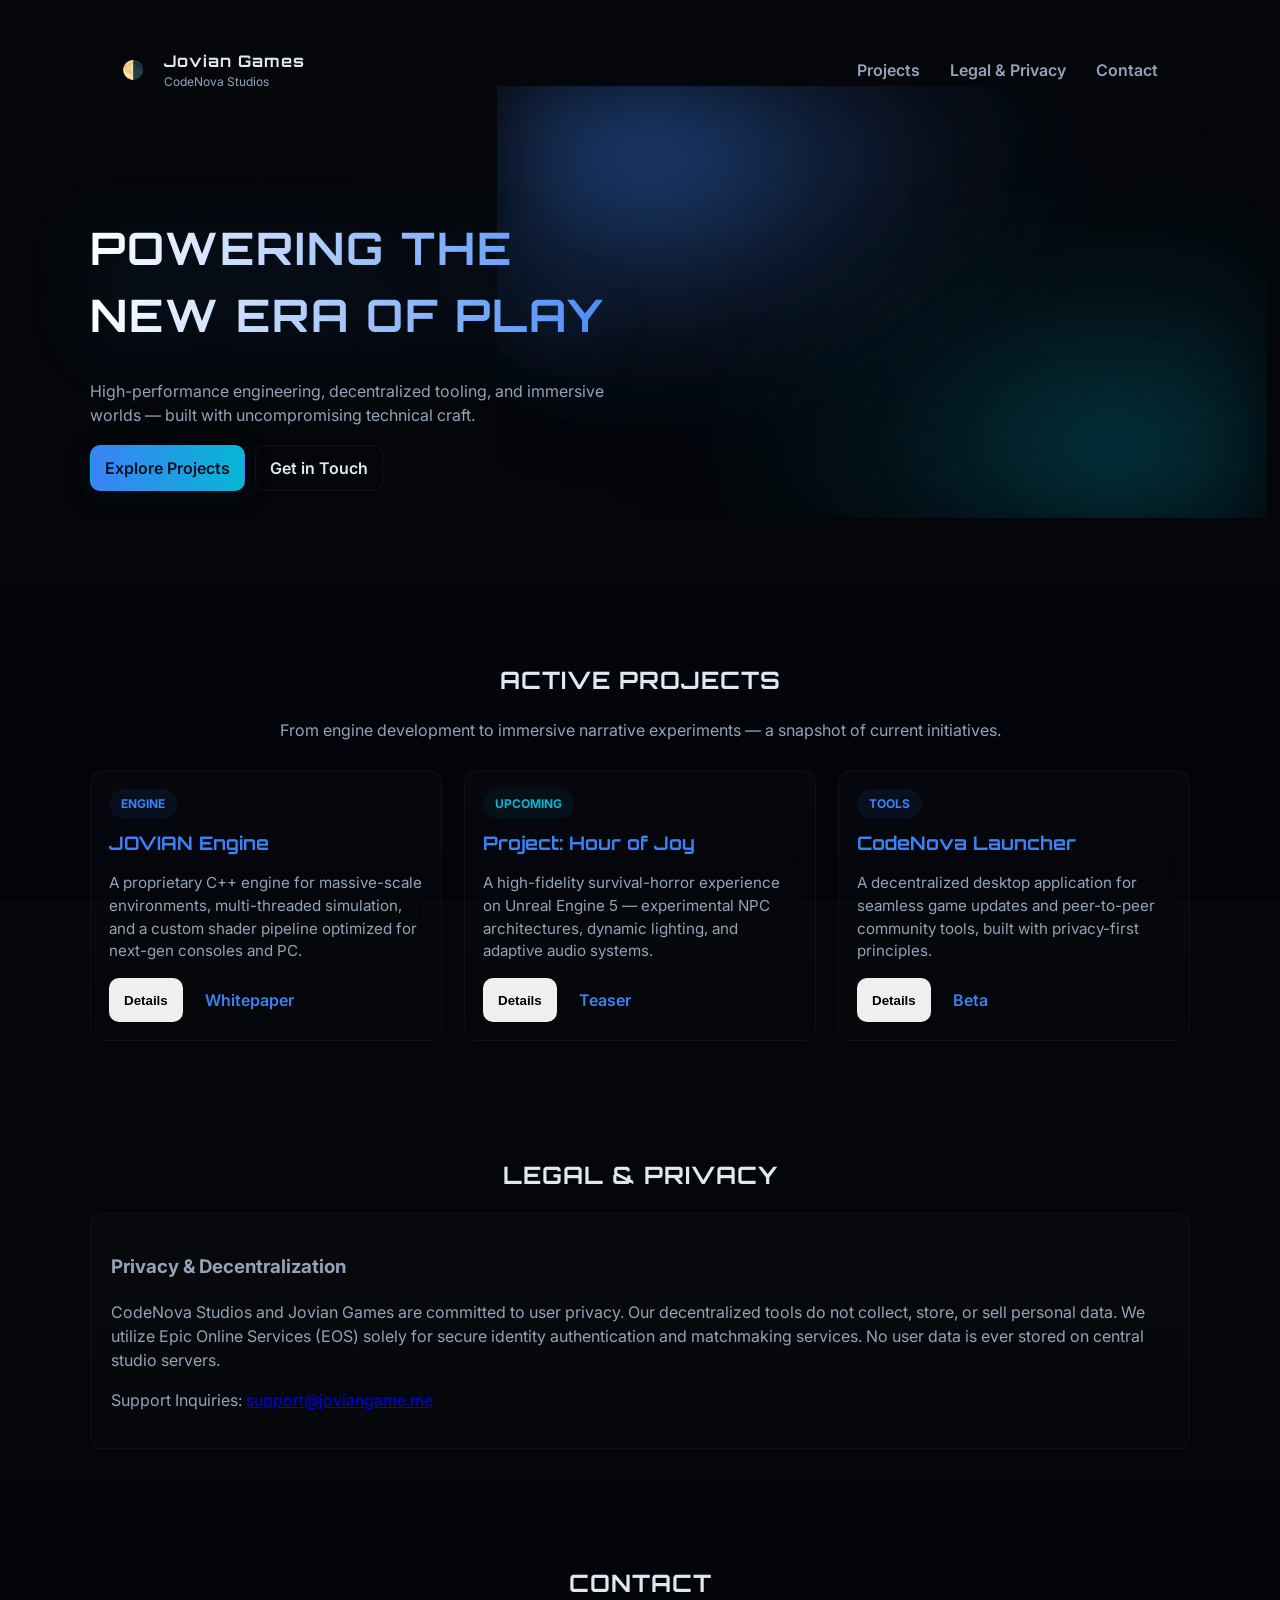
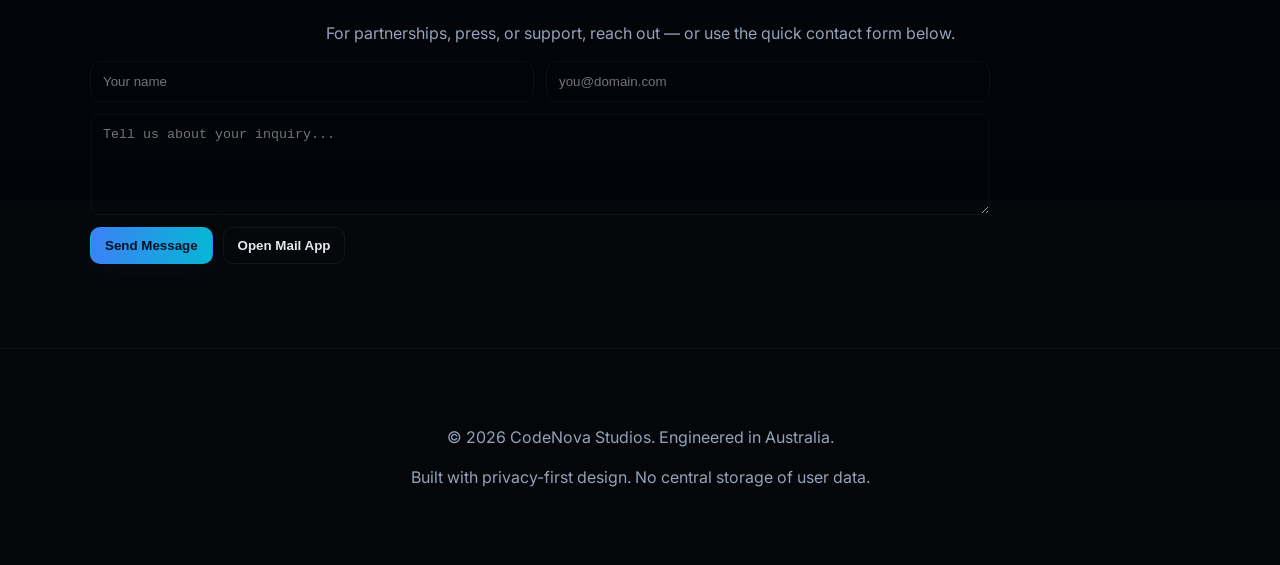
==== index.html @ 3c26367c "Add files via upload" ====
<!doctype html>
<html lang="en">
<head>
  <meta charset="utf-8" />
  <meta name="viewport" content="width=device-width,initial-scale=1" />
  <title>Jovian Games | Powering the New Era of Play</title>
  <meta name="description" content="Jovian Games — high-performance engineering, proprietary engine development, immersive titles, decentralized tooling. Built by CodeNova Studios." />
  <meta name="theme-color" content="#05070a" />
  <link rel="preconnect" href="https://fonts.gstatic.com" crossorigin>
  <link href="https://fonts.googleapis.com/css2?family=Orbitron:wght@400;700&family=Inter:wght@300;400;600&display=swap" rel="stylesheet">
  <link rel="stylesheet" href="styles.css">
  <!-- Lightweight inline SVG favicon -->
  <link rel="icon" href='data:image/svg+xml;utf8,<svg xmlns="http://www.w3.org/2000/svg" viewBox="0 0 100 100"><rect rx="18" width="100" height="100" fill="%23050B13"/><text x="50" y="58" font-size="48" text-anchor="middle" fill="%23ffffff" font-family="Orbitron,monospace">J</text></svg>'>
</head>
<body>
  <a class="skip-link" href="#main">Skip to content</a>

  <header class="site-header" id="top">
    <div class="nav-row container">
      <div class="brand">
        <button id="theme-toggle" aria-label="Toggle theme" title="Toggle theme" class="icon-btn" aria-pressed="false">🌗</button>
        <div class="logo-text">
          <span class="logo-title">Jovian Games</span>
          <span class="logo-sub">CodeNova Studios</span>
        </div>
      </div>

      <nav aria-label="Primary navigation" class="primary-nav">
        <ul>
          <li><a href="#projects">Projects</a></li>
          <li><a href="#about">Legal & Privacy</a></li>
          <li><a href="#contact">Contact</a></li>
        </ul>
      </nav>

      <button id="menu-toggle" class="hamburger" aria-expanded="false" aria-controls="mobile-menu" aria-label="Toggle menu">
        <span></span><span></span><span></span>
      </button>
    </div>

    <div class="hero container" role="img" aria-label="Futuristic glow and Jovian Games title">
      <div class="hero-content">
        <h1 class="hero-title">POWERING THE NEW ERA OF PLAY</h1>
        <p class="hero-lead">High-performance engineering, decentralized tooling, and immersive worlds — built with uncompromising technical craft.</p>
        <div class="hero-cta">
          <a class="btn primary" href="#projects">Explore Projects</a>
          <a class="btn ghost" href="#contact">Get in Touch</a>
        </div>
      </div>

      <div class="hero-visual" aria-hidden="true">
        <!-- Procedural nebulous SVG background for performance and crispness -->
        <svg viewBox="0 0 800 500" preserveAspectRatio="xMidYMid slice" class="nebula">
          <defs>
            <radialGradient id="g1" cx="20%" cy="20%" r="60%">
              <stop offset="0%" stop-color="#3b82f6" stop-opacity="0.85"/>
              <stop offset="100%" stop-color="#0f172a" stop-opacity="0"/>
            </radialGradient>
            <radialGradient id="g2" cx="80%" cy="80%" r="60%">
              <stop offset="0%" stop-color="#06b6d4" stop-opacity="0.5"/>
              <stop offset="100%" stop-color="#0f172a" stop-opacity="0"/>
            </radialGradient>
            <filter id="blur">
              <feGaussianBlur stdDeviation="40" />
            </filter>
          </defs>
          <rect width="100%" height="100%" fill="url(#g1)" filter="url(#blur)"/>
          <rect width="100%" height="100%" fill="url(#g2)" filter="url(#blur)"/>
        </svg>
      </div>
    </div>
  </header>

  <main id="main">
    <section id="projects" class="container section">
      <h2 class="section-title">Active Projects</h2>
      <p class="section-sub">From engine development to immersive narrative experiments — a snapshot of current initiatives.</p>

      <div class="grid" role="list">
        <article class="card" role="listitem" data-project="engine" tabindex="0" aria-labelledby="p1-title">
          <div class="card-inner">
            <span class="tag">ENGINE</span>
            <h3 id="p1-title">JOVIAN Engine</h3>
            <p class="card-excerpt">A proprietary C++ engine for massive-scale environments, multi-threaded simulation, and a custom shader pipeline optimized for next-gen consoles and PC.</p>
            <div class="card-actions">
              <button class="btn small" data-open="engine">Details</button>
              <a class="btn link" href="#" aria-label="Open Jovian Engine whitepaper">Whitepaper</a>
            </div>
          </div>
        </article>

        <article class="card" role="listitem" data-project="hour" tabindex="0" aria-labelledby="p2-title">
          <div class="card-inner">
            <span class="tag alt">UPCOMING</span>
            <h3 id="p2-title">Project: Hour of Joy</h3>
            <p class="card-excerpt">A high-fidelity survival-horror experience on Unreal Engine 5 — experimental NPC architectures, dynamic lighting, and adaptive audio systems.</p>
            <div class="card-actions">
              <button class="btn small" data-open="hour">Details</button>
              <a class="btn link" href="#" aria-label="Watch Hour of Joy teaser">Teaser</a>
            </div>
          </div>
        </article>

        <article class="card" role="listitem" data-project="launcher" tabindex="0" aria-labelledby="p3-title">
          <div class="card-inner">
            <span class="tag">TOOLS</span>
            <h3 id="p3-title">CodeNova Launcher</h3>
            <p class="card-excerpt">A decentralized desktop application for seamless game updates and peer-to-peer community tools, built with privacy-first principles.</p>
            <div class="card-actions">
              <button class="btn small" data-open="launcher">Details</button>
              <a class="btn link" href="#" aria-label="Download launcher beta">Beta</a>
            </div>
          </div>
        </article>
      </div>
    </section>

    <section id="about" class="container section">
      <h2 class="section-title">Legal & Privacy</h2>
      <div class="privacy-box" aria-labelledby="privacy-heading">
        <h3 id="privacy-heading">Privacy & Decentralization</h3>
        <p>CodeNova Studios and Jovian Games are committed to user privacy. Our decentralized tools do not collect, store, or sell personal data. We utilize Epic Online Services (EOS) solely for secure identity authentication and matchmaking services. No user data is ever stored on central studio servers.</p>
        <p class="muted">Support Inquiries: <a class="contact-link" href="mailto:support@joviangame.me">support@joviangame.me</a></p>
      </div>
    </section>

    <section id="contact" class="container section">
      <h2 class="section-title">Contact</h2>
      <p class="section-sub">For partnerships, press, or support, reach out — or use the quick contact form below.</p>

      <form id="contact-form" class="contact-grid" novalidate>
        <label for="name" class="sr-only">Name</label>
        <input id="name" name="name" type="text" placeholder="Your name" required />

        <label for="email" class="sr-only">Email</label>
        <input id="email" name="email" type="email" placeholder="you@domain.com" required />

        <label for="message" class="sr-only">Message</label>
        <textarea id="message" name="message" rows="5" placeholder="Tell us about your inquiry..." required></textarea>

        <div class="form-actions">
          <button type="submit" class="btn primary">Send Message</button>
          <button type="button" id="mailto-fallback" class="btn ghost">Open Mail App</button>
        </div>

        <p id="form-status" role="status" aria-live="polite" class="form-status"></p>
      </form>
    </section>
  </main>

  <!-- Project Details Modal -->
  <div id="project-modal" class="modal" role="dialog" aria-modal="true" aria-hidden="true" aria-labelledby="modal-title">
    <div class="modal-panel">
      <button class="modal-close" aria-label="Close details">&times;</button>
      <header>
        <h3 id="modal-title"></h3>
        <p id="modal-tagline" class="muted"></p>
      </header>
      <div id="modal-body" class="modal-body"></div>
      <footer class="modal-footer">
        <a id="modal-cta" class="btn primary" href="#" target="_blank" rel="noopener">Learn More</a>
        <button class="btn ghost modal-close">Close</button>
      </footer>
    </div>
    <div class="modal-backdrop" data-dismiss="true"></div>
  </div>

  <footer class="site-footer">
    <div class="container">
      <p>&copy; 2026 CodeNova Studios. Engineered in Australia.</p>
      <p class="muted">Built with privacy-first design. No central storage of user data.</p>
    </div>
  </footer>

  <script src="app.js" defer></script>
</body>
</html>
---- styles.css ----
:root{
  --bg-dark: #05070a;
  --bg-card: #0f172a;
  --accent-blue: #3b82f6;
  --accent-teal: #06b6d4;
  --glow-blue: rgba(59,130,246,0.25);
  --text-main: #e2e8f0;
  --text-dim: #94a3b8;
  --glass: rgba(255,255,255,0.03);
  --radius: 14px;
  --max-width: 1100px;
}

/* Base */
*{box-sizing:border-box}
html,body{height:100%}
body{
  margin:0;
  font-family:Inter,system-ui,-apple-system,Segoe UI,Roboto,"Helvetica Neue",Arial;
  background:linear-gradient(180deg,var(--bg-dark) 0%, #020409 100%);
  color:var(--text-main);
  -webkit-font-smoothing:antialiased;
  -moz-osx-font-smoothing:grayscale;
  line-height:1.5;
  overflow-x:hidden;
}

/* Accessibility */
.skip-link{
  position:absolute;
  left:-999px;
  top:auto;
  width:1px;height:1px;
  overflow:hidden;
}
.skip-link:focus{
  left:10px;top:10px;width:auto;height:auto;padding:8px 12px;background:#111;border-radius:6px;color:#fff;z-index:9999;
}

/* Container */
.container{max-width:var(--max-width);margin:0 auto;padding:24px}

/* Header / Nav */
.site-header{padding:18px 0 40px;position:relative}
.nav-row{display:flex;align-items:center;justify-content:space-between;gap:16px}
.brand{display:flex;align-items:center;gap:12px}
.logo-text{display:flex;flex-direction:column}
.logo-title{font-family:Orbitron,monospace;letter-spacing:1px;font-weight:700}
.logo-sub{font-size:12px;color:var(--text-dim)}
.primary-nav ul{list-style:none;display:flex;gap:14px}
.primary-nav a{color:var(--text-dim);text-decoration:none;padding:8px;border-radius:8px;font-weight:600}
.primary-nav a:hover, .primary-nav a:focus{color:var(--text-main);background:var(--glass);outline:none}

/* Hamburger for small screens */
.hamburger{display:none;background:none;border:0;padding:8px;cursor:pointer}
.hamburger span{display:block;width:22px;height:2px;background:var(--text-dim);margin:4px 0;border-radius:2px}
.icon-btn{background:transparent;border:0;cursor:pointer;font-size:18px;padding:8px;color:var(--text-dim)}

/* Hero */
.hero{display:flex;align-items:center;gap:32px;padding:32px 0;position:relative;min-height:48vh}
.hero-content{max-width:56ch;z-index:2}
.hero-title{font-family:Orbitron,monospace;font-size:clamp(1.6rem,4vw,2.8rem);letter-spacing:2px;text-transform:uppercase;background:linear-gradient(90deg,#fff,var(--accent-blue));-webkit-background-clip:text;-webkit-text-fill-color:transparent;filter:drop-shadow(0 8px 30px var(--glow-blue))}
.hero-lead{color:var(--text-dim);margin-top:12px}
.hero-cta{margin-top:18px;display:flex;gap:10px;flex-wrap:wrap}
.btn{display:inline-flex;align-items:center;gap:8px;padding:10px 14px;border-radius:10px;border:1px solid transparent;cursor:pointer;text-decoration:none;font-weight:600}
.btn.primary{background:linear-gradient(90deg,var(--accent-blue),var(--accent-teal));color:#021024;box-shadow:0 6px 20px rgba(11,20,30,0.5)}
.btn.ghost{background:transparent;border:1px solid rgba(255,255,255,0.06);color:var(--text-main)}
.btn.link{background:transparent;border:0;color:var(--accent-blue)}

/* Nebula visual */
.hero-visual{position:absolute;right:-6vw;top:-4vh;width:70%;height:100%;pointer-events:none;opacity:0.55;z-index:1}
.nebula{width:100%;height:100%}

/* Sections */
.section{padding:48px 0}
.section-title{font-family:Orbitron,monospace;letter-spacing:1px;text-transform:uppercase;text-align:center}
.section-sub{text-align:center;color:var(--text-dim);margin-top:10px}

/* Grid + Cards */
.grid{display:grid;grid-template-columns:repeat(auto-fit,minmax(260px,1fr));gap:22px;margin-top:28px}
.card{
  background:linear-gradient(180deg, rgba(255,255,255,0.02), transparent);
  border:1px solid rgba(255,255,255,0.04);
  padding:18px;border-radius:var(--radius);
  position:relative;overflow:hidden;cursor:pointer;transition:transform 220ms cubic-bezier(.2,.9,.3,1),box-shadow 220ms;
  transform-style:preserve-3d;
}
.card:focus{outline:2px solid rgba(59,130,246,0.25);outline-offset:3px}
.card-inner{backdrop-filter:blur(4px)}
.card:hover{transform:translateY(-10px) scale(1.01);box-shadow:0 10px 40px rgba(11,20,30,0.6)}
.card .tag{display:inline-block;padding:6px 12px;border-radius:999px;background:rgba(59,130,246,0.08);color:var(--accent-blue);font-weight:700;font-size:12px}
.tag.alt{background:rgba(6,182,212,0.06);color:var(--accent-teal)}
.card h3{margin:10px 0;color:var(--accent-blue);font-family:Orbitron,monospace}
.card-excerpt{color:var(--text-dim);font-size:0.95rem}
.card-actions{display:flex;gap:8px;margin-top:14px}

/* privacy box */
.privacy-box{background:linear-gradient(180deg, rgba(255,255,255,0.02), rgba(255,255,255,0.01));border-radius:12px;padding:20px;color:var(--text-dim);border:1px solid rgba(255,255,255,0.03)}

/* Contact form */
.contact-grid{display:grid;grid-template-columns:1fr 1fr;gap:12px;align-items:start;max-width:900px}
.contact-grid textarea{grid-column:1 / -1}
input,textarea{padding:12px;border-radius:10px;border:1px solid rgba(255,255,255,0.04);background:transparent;color:var(--text-main)}
.form-actions{grid-column:1 / -1;display:flex;gap:10px;align-items:center}
.form-status{color:var(--accent-teal);margin-top:8px}

/* Footer */
.site-footer{padding:36px 0;border-top:1px solid rgba(255,255,255,0.03);text-align:center;color:var(--text-dim)}

/* Modal */
.modal{position:fixed;inset:0;display:none;align-items:center;justify-content:center;z-index:9999}
.modal[aria-hidden="false"]{display:flex}
.modal-backdrop{position:absolute;inset:0;background:linear-gradient(180deg,rgba(0,0,0,0.5),rgba(0,0,0,0.6));backdrop-filter:blur(2px)}
.modal-panel{position:relative;background:#081223;border-radius:12px;padding:20px;max-width:720px;width:94%;z-index:2;border:1px solid rgba(255,255,255,0.04)}
.modal-close{position:absolute;right:12px;top:10px;background:transparent;border:0;font-size:26px;color:var(--text-dim);cursor:pointer}
.modal-body{color:var(--text-dim);margin-top:12px}
.modal-footer{display:flex;gap:10px;justify-content:flex-end;margin-top:18px}

/* small screens */
@media (max-width:900px){
  .hero{min-height:40vh;flex-direction:column;align-items:flex-start}
  .hero-visual{position:relative;width:100%;right:auto;top:auto;height:200px;opacity:0.4}
  .contact-grid{grid-template-columns:1fr;gap:10px}
  .primary-nav{display:none}
  .hamburger{display:block}
}

/* motion reduction */
@media (prefers-reduced-motion: reduce){
  *{transition:none!important;animation:none!important}
}

/* visually hidden */
.sr-only{position:absolute!important;height:1px;width:1px;overflow:hidden;clip:rect(1px,1px,1px,1px);white-space:nowrap}
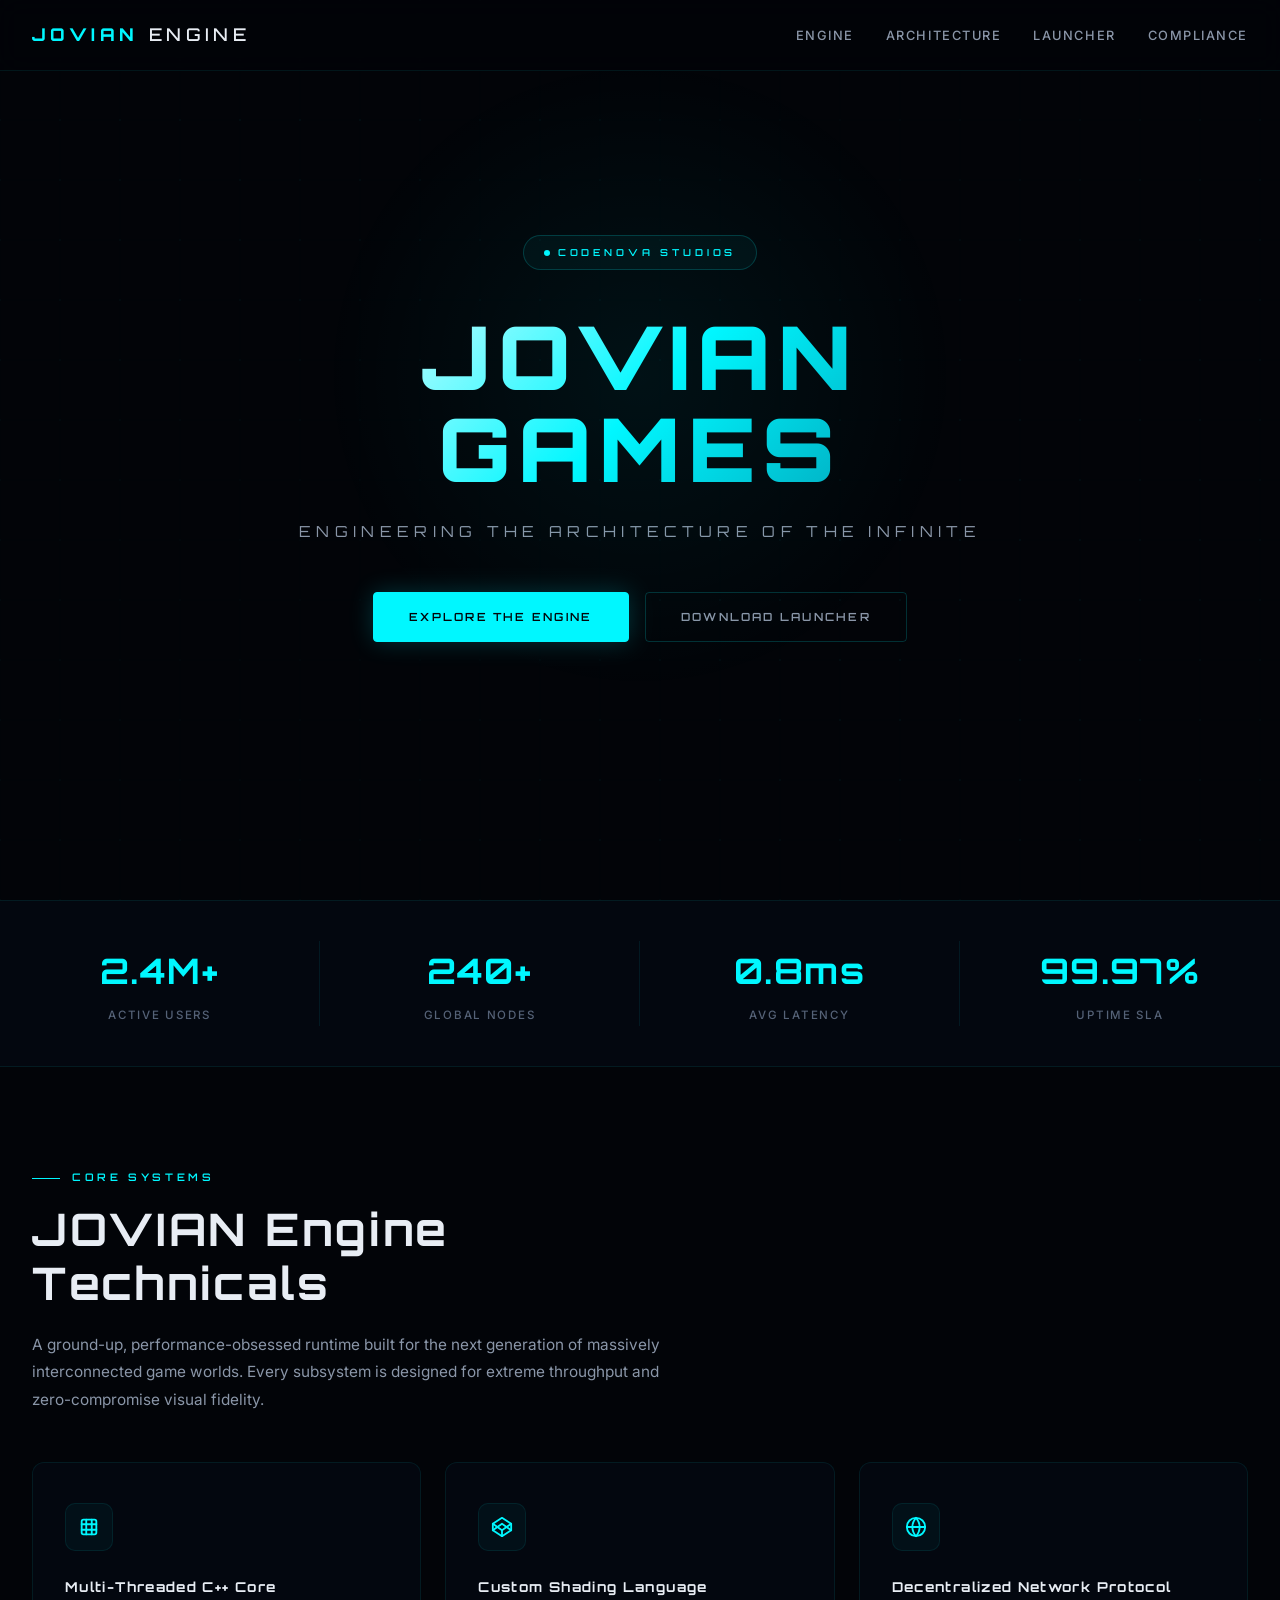
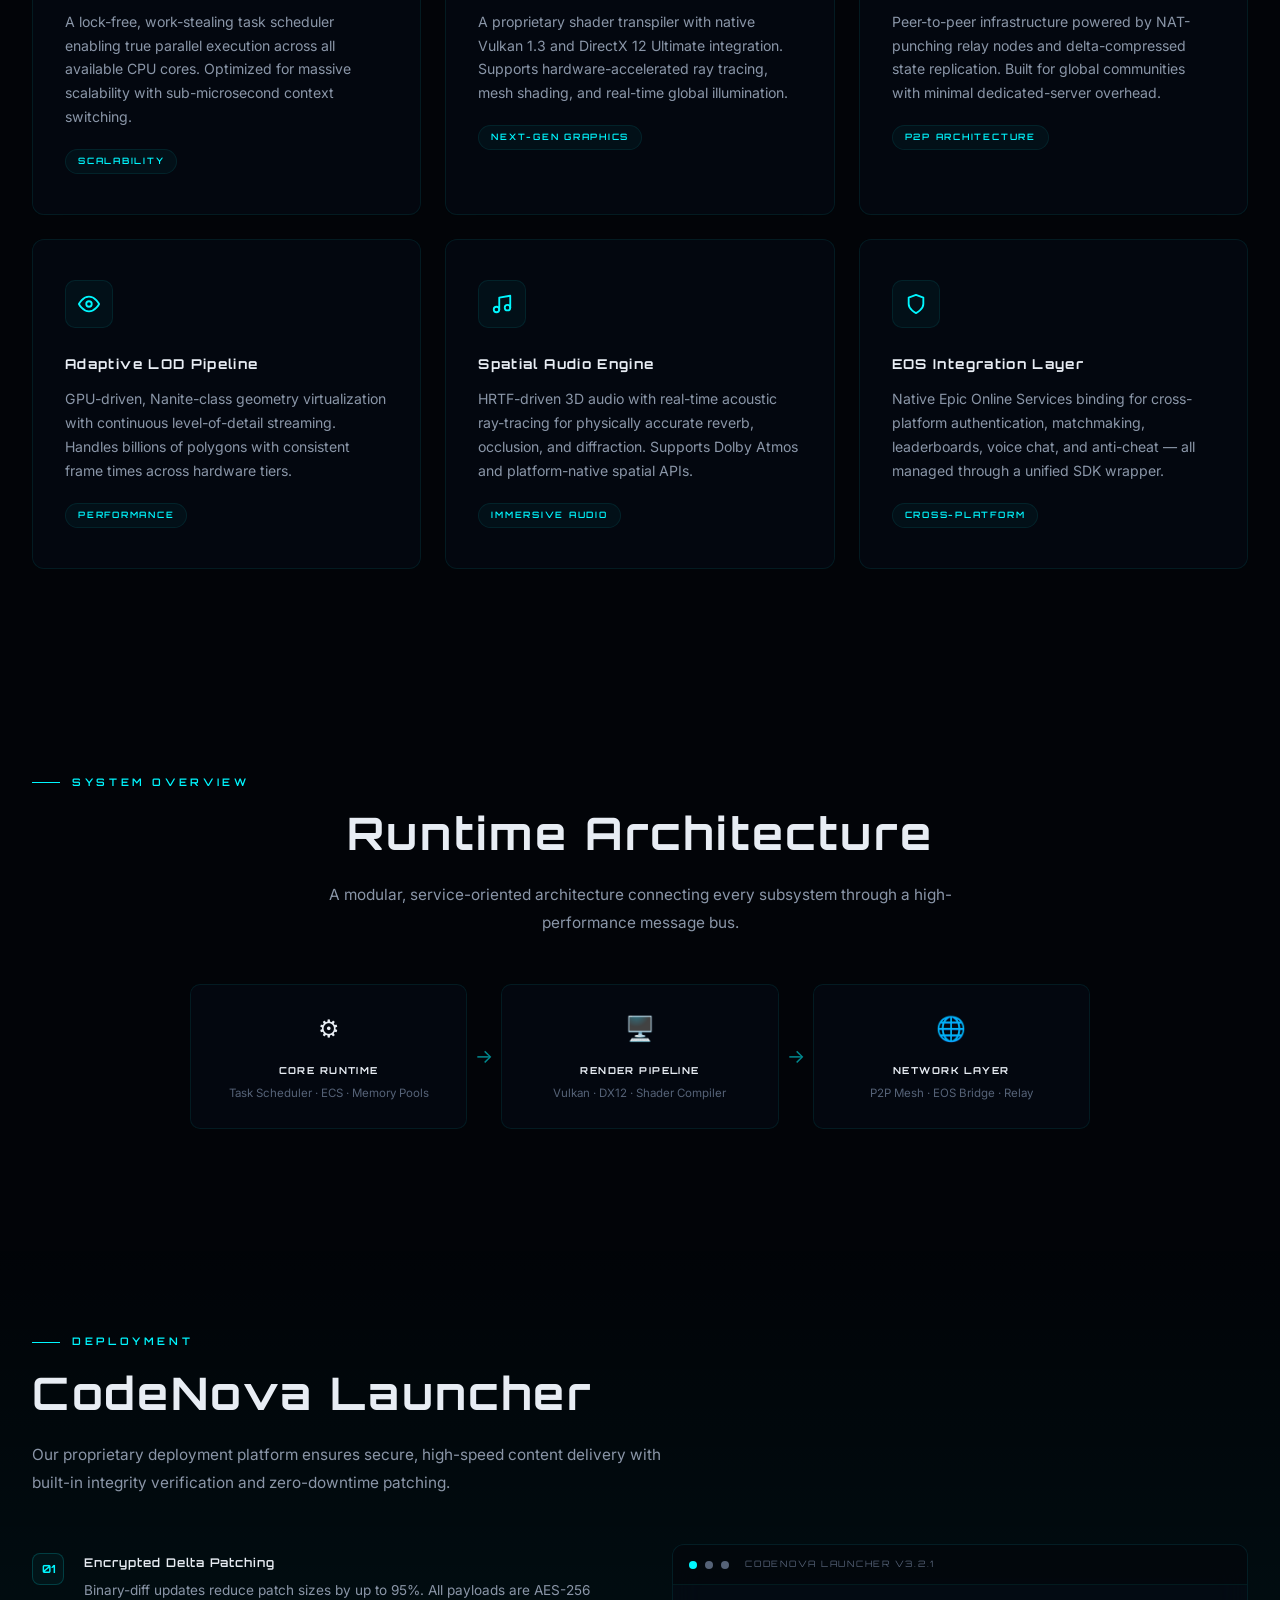
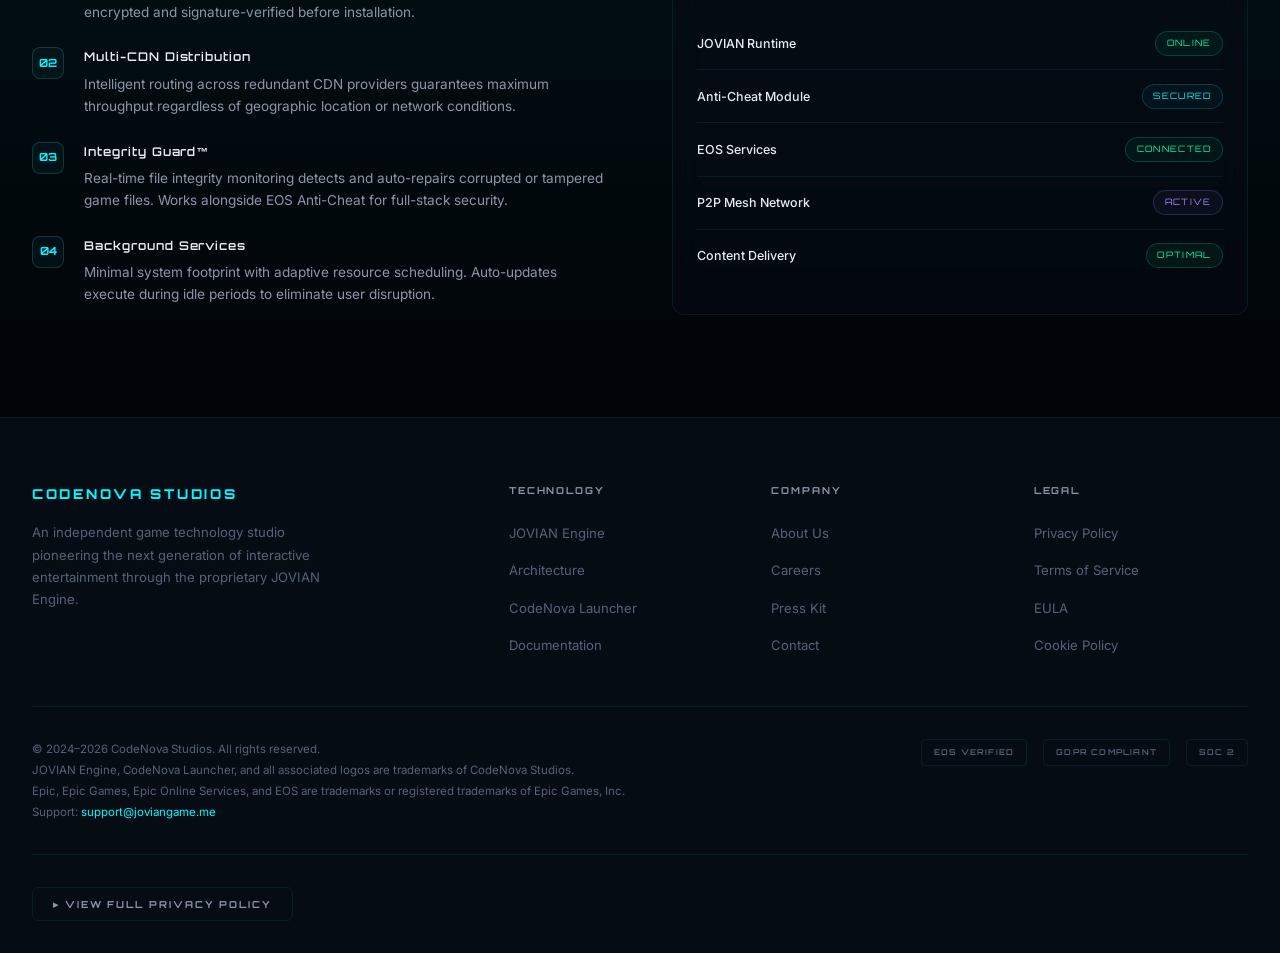
==== commit 24586235: "Update index.html" ====
--- a/index.html
+++ b/index.html
@@ -1,177 +1,1467 @@
-<!doctype html>
+<!DOCTYPE html>
 <html lang="en">
 <head>
-  <meta charset="utf-8" />
-  <meta name="viewport" content="width=device-width,initial-scale=1" />
-  <title>Jovian Games | Powering the New Era of Play</title>
-  <meta name="description" content="Jovian Games — high-performance engineering, proprietary engine development, immersive titles, decentralized tooling. Built by CodeNova Studios." />
-  <meta name="theme-color" content="#05070a" />
-  <link rel="preconnect" href="https://fonts.gstatic.com" crossorigin>
-  <link href="https://fonts.googleapis.com/css2?family=Orbitron:wght@400;700&family=Inter:wght@300;400;600&display=swap" rel="stylesheet">
-  <link rel="stylesheet" href="styles.css">
-  <!-- Lightweight inline SVG favicon -->
-  <link rel="icon" href='data:image/svg+xml;utf8,<svg xmlns="http://www.w3.org/2000/svg" viewBox="0 0 100 100"><rect rx="18" width="100" height="100" fill="%23050B13"/><text x="50" y="58" font-size="48" text-anchor="middle" fill="%23ffffff" font-family="Orbitron,monospace">J</text></svg>'>
+  <!-- ═══════════════════════════════════════════════════════════════════
+       JOVIAN ENGINE — CodeNova Studios
+       High-Fidelity Single-File Landing Page
+       Framework: Vanilla HTML5 / CSS3 / ES6
+       ═══════════════════════════════════════════════════════════════════ -->
+  <meta charset="UTF-8" />
+  <meta name="viewport" content="width=device-width, initial-scale=1.0" />
+  <meta name="description" content="CodeNova Studios — creators of the proprietary JOVIAN Engine. Engineering the Architecture of the Infinite." />
+  <meta name="theme-color" content="#020408" />
+  <title>JOVIAN ENGINE — CodeNova Studios</title>
+
+  <!-- ── Google Fonts ─────────────────────────────────────────────── -->
+  <link rel="preconnect" href="https://fonts.googleapis.com" />
+  <link rel="preconnect" href="https://fonts.gstatic.com" crossorigin />
+  <link href="https://fonts.googleapis.com/css2?family=Inter:wght@300;400;500;600;700&family=Orbitron:wght@400;500;600;700;800;900&display=swap" rel="stylesheet" />
+
+  <style>
+    /* ═══════════════════════════════════════════════════════════════
+       DESIGN TOKENS
+       ═══════════════════════════════════════════════════════════════ */
+    :root {
+      /* Core palette */
+      --void:          #020408;
+      --void-light:    #060c14;
+      --surface:       #0a1220;
+      --surface-hover: #0f1a2e;
+      --border:        rgba(0, 247, 255, 0.08);
+      --border-hover:  rgba(0, 247, 255, 0.18);
+
+      /* Accent — Jovian Cyan */
+      --cyan:          #00f7ff;
+      --cyan-dim:      rgba(0, 247, 255, 0.55);
+      --cyan-glow:     rgba(0, 247, 255, 0.15);
+      --cyan-subtle:   rgba(0, 247, 255, 0.04);
+
+      /* Text */
+      --text-primary:  #e8edf4;
+      --text-secondary:#8a96a8;
+      --text-tertiary: #556277;
+
+      /* Typography */
+      --font-display:  'Orbitron', sans-serif;
+      --font-body:     'Inter', system-ui, sans-serif;
+
+      /* Spacing */
+      --section-pad:   clamp(4rem, 8vw, 8rem);
+      --content-max:   1280px;
+
+      /* Glass */
+      --glass-bg:      rgba(6, 12, 22, 0.55);
+      --glass-blur:    16px;
+    }
+
+    /* ═══════════════════════════════════════════════════════════════
+       RESET & BASE
+       ═══════════════════════════════════════════════════════════════ */
+    *, *::before, *::after { margin: 0; padding: 0; box-sizing: border-box; }
+
+    html {
+      scroll-behavior: smooth;
+      -webkit-font-smoothing: antialiased;
+      -moz-osx-font-smoothing: grayscale;
+    }
+
+    body {
+      font-family: var(--font-body);
+      background: var(--void);
+      color: var(--text-primary);
+      line-height: 1.7;
+      overflow-x: hidden;
+    }
+
+    a { color: var(--cyan); text-decoration: none; transition: opacity .2s; }
+    a:hover { opacity: .8; }
+
+    /* ═══════════════════════════════════════════════════════════════
+       ANIMATED GRID BACKGROUND
+       Creates an "active engine environment" feel via a subtle,
+       perspective-shifted grid that slowly drifts.
+       ═══════════════════════════════════════════════════════════════ */
+    #grid-canvas {
+      position: fixed;
+      inset: 0;
+      z-index: 0;
+      pointer-events: none;
+    }
+
+    /* ═══════════════════════════════════════════════════════════════
+       NAVIGATION
+       ═══════════════════════════════════════════════════════════════ */
+    .nav {
+      position: fixed;
+      top: 0;
+      left: 0;
+      width: 100%;
+      z-index: 100;
+      padding: 1.25rem 2rem;
+      display: flex;
+      align-items: center;
+      justify-content: space-between;
+      backdrop-filter: blur(12px);
+      -webkit-backdrop-filter: blur(12px);
+      background: rgba(2, 4, 8, 0.7);
+      border-bottom: 1px solid var(--border);
+      transition: background .3s;
+    }
+
+    .nav-brand {
+      font-family: var(--font-display);
+      font-weight: 800;
+      font-size: clamp(0.85rem, 1.5vw, 1.1rem);
+      letter-spacing: 0.25em;
+      color: var(--cyan);
+      text-transform: uppercase;
+    }
+
+    .nav-brand span {
+      color: var(--text-primary);
+      font-weight: 500;
+    }
+
+    .nav-links {
+      display: flex;
+      gap: 2rem;
+      list-style: none;
+    }
+
+    .nav-links a {
+      font-size: 0.8rem;
+      font-weight: 500;
+      letter-spacing: 0.12em;
+      text-transform: uppercase;
+      color: var(--text-secondary);
+      transition: color .25s;
+    }
+
+    .nav-links a:hover { color: var(--cyan); opacity: 1; }
+
+    /* ═══════════════════════════════════════════════════════════════
+       SECTION UTILITIES
+       ═══════════════════════════════════════════════════════════════ */
+    .section {
+      position: relative;
+      z-index: 1;
+      padding: var(--section-pad) 2rem;
+    }
+
+    .section-inner {
+      max-width: var(--content-max);
+      margin: 0 auto;
+    }
+
+    .section-label {
+      font-family: var(--font-display);
+      font-size: 0.65rem;
+      font-weight: 600;
+      letter-spacing: 0.35em;
+      text-transform: uppercase;
+      color: var(--cyan);
+      margin-bottom: 1rem;
+      display: flex;
+      align-items: center;
+      gap: 0.75rem;
+    }
+
+    .section-label::before {
+      content: '';
+      width: 28px;
+      height: 1px;
+      background: var(--cyan);
+    }
+
+    .section-title {
+      font-family: var(--font-display);
+      font-size: clamp(1.5rem, 4vw, 2.8rem);
+      font-weight: 700;
+      letter-spacing: 0.06em;
+      line-height: 1.2;
+      margin-bottom: 1.25rem;
+    }
+
+    .section-desc {
+      color: var(--text-secondary);
+      font-size: clamp(0.9rem, 1.2vw, 1.05rem);
+      max-width: 640px;
+      line-height: 1.8;
+    }
+
+    /* ═══════════════════════════════════════════════════════════════
+       HERO
+       ═══════════════════════════════════════════════════════════════ */
+    .hero {
+      min-height: 100vh;
+      display: flex;
+      align-items: center;
+      justify-content: center;
+      text-align: center;
+      padding-top: 5rem;
+    }
+
+    .hero-content {
+      position: relative;
+      z-index: 2;
+    }
+
+    /* Glowing orb behind title */
+    .hero-content::before {
+      content: '';
+      position: absolute;
+      top: 50%;
+      left: 50%;
+      transform: translate(-50%, -60%);
+      width: clamp(300px, 50vw, 700px);
+      height: clamp(300px, 50vw, 700px);
+      border-radius: 50%;
+      background: radial-gradient(circle, rgba(0,247,255,0.06) 0%, transparent 70%);
+      pointer-events: none;
+      animation: orb-pulse 6s ease-in-out infinite;
+    }
+
+    @keyframes orb-pulse {
+      0%, 100% { opacity: .5; transform: translate(-50%, -60%) scale(1); }
+      50%      { opacity: 1;  transform: translate(-50%, -60%) scale(1.08); }
+    }
+
+    .hero-badge {
+      display: inline-flex;
+      align-items: center;
+      gap: 0.5rem;
+      font-family: var(--font-display);
+      font-size: 0.6rem;
+      font-weight: 600;
+      letter-spacing: 0.4em;
+      text-transform: uppercase;
+      color: var(--cyan);
+      padding: 0.5rem 1.25rem;
+      border: 1px solid var(--border-hover);
+      border-radius: 100px;
+      background: var(--cyan-subtle);
+      margin-bottom: 2.5rem;
+    }
+
+    .hero-badge .dot {
+      width: 6px;
+      height: 6px;
+      border-radius: 50%;
+      background: var(--cyan);
+      animation: dot-blink 2s ease-in-out infinite;
+    }
+
+    @keyframes dot-blink {
+      0%, 100% { opacity: 1; }
+      50%      { opacity: .3; }
+    }
+
+    .hero h1 {
+      font-family: var(--font-display);
+      font-size: clamp(2.2rem, 7vw, 5.5rem);
+      font-weight: 900;
+      letter-spacing: 0.08em;
+      line-height: 1.05;
+      margin-bottom: 1.5rem;
+      background: linear-gradient(135deg, #ffffff 0%, var(--cyan) 50%, #0090a8 100%);
+      -webkit-background-clip: text;
+      -webkit-text-fill-color: transparent;
+      background-clip: text;
+    }
+
+    .hero-tagline {
+      font-family: var(--font-display);
+      font-size: clamp(0.7rem, 1.3vw, 0.95rem);
+      font-weight: 400;
+      letter-spacing: 0.35em;
+      text-transform: uppercase;
+      color: var(--text-secondary);
+      margin-bottom: 3rem;
+    }
+
+    .hero-cta-group {
+      display: flex;
+      justify-content: center;
+      gap: 1rem;
+      flex-wrap: wrap;
+    }
+
+    /* Buttons */
+    .btn {
+      display: inline-flex;
+      align-items: center;
+      gap: 0.6rem;
+      font-family: var(--font-display);
+      font-size: 0.7rem;
+      font-weight: 600;
+      letter-spacing: 0.2em;
+      text-transform: uppercase;
+      padding: 0.9rem 2.2rem;
+      border-radius: 4px;
+      border: 1px solid transparent;
+      cursor: pointer;
+      transition: all .3s;
+    }
+
+    .btn-primary {
+      background: var(--cyan);
+      color: var(--void);
+      border-color: var(--cyan);
+      box-shadow: 0 0 24px rgba(0,247,255,0.2);
+    }
+
+    .btn-primary:hover {
+      background: transparent;
+      color: var(--cyan);
+      box-shadow: 0 0 32px rgba(0,247,255,0.3);
+    }
+
+    .btn-ghost {
+      background: transparent;
+      color: var(--text-secondary);
+      border-color: var(--border-hover);
+    }
+
+    .btn-ghost:hover {
+      color: var(--cyan);
+      border-color: var(--cyan-dim);
+    }
+
+    /* ═══════════════════════════════════════════════════════════════
+       STATS BAR — separator between hero and engine section
+       ═══════════════════════════════════════════════════════════════ */
+    .stats-bar {
+      position: relative;
+      z-index: 1;
+      border-top: 1px solid var(--border);
+      border-bottom: 1px solid var(--border);
+      background: var(--glass-bg);
+      backdrop-filter: blur(var(--glass-blur));
+      -webkit-backdrop-filter: blur(var(--glass-blur));
+    }
+
+    .stats-bar .section-inner {
+      display: grid;
+      grid-template-columns: repeat(4, 1fr);
+      text-align: center;
+      padding: 2.5rem 0;
+    }
+
+    .stat {
+      border-right: 1px solid var(--border);
+    }
+
+    .stat:last-child { border-right: none; }
+
+    .stat-value {
+      font-family: var(--font-display);
+      font-size: clamp(1.4rem, 3vw, 2.2rem);
+      font-weight: 700;
+      color: var(--cyan);
+      letter-spacing: 0.04em;
+    }
+
+    .stat-label {
+      font-size: 0.72rem;
+      font-weight: 500;
+      letter-spacing: 0.15em;
+      text-transform: uppercase;
+      color: var(--text-tertiary);
+      margin-top: 0.35rem;
+    }
+
+    /* ═══════════════════════════════════════════════════════════════
+       GLASSMORPHISM CARD
+       ═══════════════════════════════════════════════════════════════ */
+    .glass-card {
+      background: var(--glass-bg);
+      backdrop-filter: blur(var(--glass-blur));
+      -webkit-backdrop-filter: blur(var(--glass-blur));
+      border: 1px solid var(--border);
+      border-radius: 12px;
+      padding: 2.5rem 2rem;
+      transition: border-color .35s, transform .35s, box-shadow .35s;
+    }
+
+    .glass-card:hover {
+      border-color: var(--border-hover);
+      transform: translateY(-4px);
+      box-shadow: 0 12px 40px rgba(0,247,255,0.05);
+    }
+
+    .glass-card .card-icon {
+      width: 48px;
+      height: 48px;
+      border-radius: 10px;
+      display: flex;
+      align-items: center;
+      justify-content: center;
+      background: var(--cyan-subtle);
+      border: 1px solid var(--border);
+      margin-bottom: 1.5rem;
+      color: var(--cyan);
+      font-size: 1.2rem;
+      transition: background .3s;
+    }
+
+    .glass-card:hover .card-icon {
+      background: rgba(0,247,255,0.08);
+    }
+
+    .glass-card h3 {
+      font-family: var(--font-display);
+      font-size: 0.85rem;
+      font-weight: 700;
+      letter-spacing: 0.1em;
+      margin-bottom: 0.75rem;
+    }
+
+    .glass-card p {
+      color: var(--text-secondary);
+      font-size: 0.88rem;
+      line-height: 1.7;
+    }
+
+    .glass-card .card-tag {
+      display: inline-block;
+      font-family: var(--font-display);
+      font-size: 0.55rem;
+      font-weight: 600;
+      letter-spacing: 0.2em;
+      text-transform: uppercase;
+      color: var(--cyan);
+      background: var(--cyan-subtle);
+      border: 1px solid var(--border);
+      padding: 0.25rem 0.75rem;
+      border-radius: 100px;
+      margin-top: 1.25rem;
+    }
+
+    /* ═══════════════════════════════════════════════════════════════
+       ENGINE TECHNICALS — Feature Grid
+       ═══════════════════════════════════════════════════════════════ */
+    .engine-grid {
+      display: grid;
+      grid-template-columns: repeat(auto-fit, minmax(320px, 1fr));
+      gap: 1.5rem;
+      margin-top: 3rem;
+    }
+
+    /* ═══════════════════════════════════════════════════════════════
+       ARCHITECTURE DIAGRAM — Visual separator
+       ═══════════════════════════════════════════════════════════════ */
+    .arch-diagram {
+      position: relative;
+      z-index: 1;
+      padding: var(--section-pad) 2rem;
+      text-align: center;
+    }
+
+    .arch-visual {
+      max-width: 900px;
+      margin: 3rem auto 0;
+      display: grid;
+      grid-template-columns: 1fr auto 1fr auto 1fr;
+      align-items: center;
+      gap: 0;
+    }
+
+    .arch-node {
+      background: var(--glass-bg);
+      backdrop-filter: blur(var(--glass-blur));
+      -webkit-backdrop-filter: blur(var(--glass-blur));
+      border: 1px solid var(--border);
+      border-radius: 10px;
+      padding: 1.5rem 1rem;
+      text-align: center;
+      transition: border-color .3s;
+    }
+
+    .arch-node:hover { border-color: var(--border-hover); }
+
+    .arch-node .node-icon {
+      font-size: 1.5rem;
+      margin-bottom: 0.75rem;
+    }
+
+    .arch-node h4 {
+      font-family: var(--font-display);
+      font-size: 0.6rem;
+      font-weight: 700;
+      letter-spacing: 0.15em;
+      text-transform: uppercase;
+      margin-bottom: 0.35rem;
+    }
+
+    .arch-node p {
+      font-size: 0.72rem;
+      color: var(--text-tertiary);
+    }
+
+    .arch-connector {
+      display: flex;
+      align-items: center;
+      justify-content: center;
+      color: var(--cyan-dim);
+      font-size: 1.2rem;
+      padding: 0 0.5rem;
+    }
+
+    /* ═══════════════════════════════════════════════════════════════
+       CODENOVA LAUNCHER SECTION
+       ═══════════════════════════════════════════════════════════════ */
+    .launcher-section {
+      background: linear-gradient(180deg, transparent 0%, var(--cyan-subtle) 50%, transparent 100%);
+    }
+
+    .launcher-layout {
+      display: grid;
+      grid-template-columns: 1fr 1fr;
+      gap: 4rem;
+      align-items: center;
+      margin-top: 3rem;
+    }
+
+    .launcher-features {
+      display: flex;
+      flex-direction: column;
+      gap: 1.5rem;
+    }
+
+    .launcher-feat {
+      display: flex;
+      gap: 1.25rem;
+      align-items: flex-start;
+    }
+
+    .launcher-feat .feat-num {
+      flex-shrink: 0;
+      font-family: var(--font-display);
+      font-size: 0.7rem;
+      font-weight: 700;
+      color: var(--cyan);
+      width: 32px;
+      height: 32px;
+      display: flex;
+      align-items: center;
+      justify-content: center;
+      border: 1px solid var(--border-hover);
+      border-radius: 8px;
+      background: var(--cyan-subtle);
+    }
+
+    .launcher-feat h4 {
+      font-family: var(--font-display);
+      font-size: 0.75rem;
+      font-weight: 600;
+      letter-spacing: 0.08em;
+      margin-bottom: 0.3rem;
+    }
+
+    .launcher-feat p {
+      font-size: 0.85rem;
+      color: var(--text-secondary);
+      line-height: 1.65;
+    }
+
+    .launcher-visual {
+      position: relative;
+    }
+
+    .launcher-mockup {
+      background: var(--glass-bg);
+      backdrop-filter: blur(var(--glass-blur));
+      -webkit-backdrop-filter: blur(var(--glass-blur));
+      border: 1px solid var(--border);
+      border-radius: 12px;
+      overflow: hidden;
+    }
+
+    .mockup-titlebar {
+      display: flex;
+      align-items: center;
+      gap: 0.5rem;
+      padding: 0.75rem 1rem;
+      background: rgba(0,0,0,0.3);
+      border-bottom: 1px solid var(--border);
+    }
+
+    .mockup-dot {
+      width: 8px;
+      height: 8px;
+      border-radius: 50%;
+      background: var(--text-tertiary);
+    }
+
+    .mockup-dot.active { background: var(--cyan); }
+
+    .mockup-titlebar span {
+      font-family: var(--font-display);
+      font-size: 0.55rem;
+      letter-spacing: 0.2em;
+      text-transform: uppercase;
+      color: var(--text-tertiary);
+      margin-left: 0.5rem;
+    }
+
+    .mockup-body {
+      padding: 2rem 1.5rem;
+    }
+
+    .mockup-row {
+      display: flex;
+      align-items: center;
+      justify-content: space-between;
+      padding: 0.85rem 0;
+      border-bottom: 1px solid var(--border);
+    }
+
+    .mockup-row:last-child { border-bottom: none; }
+
+    .mockup-row .row-name {
+      font-size: 0.78rem;
+      font-weight: 500;
+    }
+
+    .mockup-row .row-status {
+      font-family: var(--font-display);
+      font-size: 0.55rem;
+      letter-spacing: 0.15em;
+      text-transform: uppercase;
+      padding: 0.25rem 0.65rem;
+      border-radius: 100px;
+      border: 1px solid;
+    }
+
+    .row-status.online {
+      color: #00ffa3;
+      border-color: rgba(0,255,163,0.2);
+      background: rgba(0,255,163,0.05);
+    }
+
+    .row-status.secured {
+      color: var(--cyan);
+      border-color: var(--border-hover);
+      background: var(--cyan-subtle);
+    }
+
+    .row-status.active {
+      color: #a78bfa;
+      border-color: rgba(167,139,250,0.2);
+      background: rgba(167,139,250,0.05);
+    }
+
+    /* ═══════════════════════════════════════════════════════════════
+       COMPLIANCE FOOTER
+       ═══════════════════════════════════════════════════════════════ */
+    .footer {
+      position: relative;
+      z-index: 1;
+      border-top: 1px solid var(--border);
+      background: var(--void-light);
+      padding: 4rem 2rem 2rem;
+    }
+
+    .footer-inner {
+      max-width: var(--content-max);
+      margin: 0 auto;
+    }
+
+    .footer-grid {
+      display: grid;
+      grid-template-columns: 2fr 1fr 1fr 1fr;
+      gap: 3rem;
+      margin-bottom: 3rem;
+    }
+
+    .footer-brand {
+      font-family: var(--font-display);
+      font-size: 0.85rem;
+      font-weight: 800;
+      letter-spacing: 0.2em;
+      color: var(--cyan);
+      margin-bottom: 1rem;
+    }
+
+    .footer-brand-desc {
+      color: var(--text-tertiary);
+      font-size: 0.82rem;
+      line-height: 1.7;
+      max-width: 320px;
+    }
+
+    .footer-col h5 {
+      font-family: var(--font-display);
+      font-size: 0.6rem;
+      font-weight: 700;
+      letter-spacing: 0.2em;
+      text-transform: uppercase;
+      color: var(--text-secondary);
+      margin-bottom: 1.25rem;
+    }
+
+    .footer-col ul {
+      list-style: none;
+      display: flex;
+      flex-direction: column;
+      gap: 0.65rem;
+    }
+
+    .footer-col a {
+      color: var(--text-tertiary);
+      font-size: 0.82rem;
+      transition: color .2s;
+    }
+
+    .footer-col a:hover { color: var(--cyan); }
+
+    .footer-divider {
+      border: none;
+      height: 1px;
+      background: var(--border);
+      margin-bottom: 2rem;
+    }
+
+    .footer-legal {
+      display: flex;
+      align-items: flex-start;
+      justify-content: space-between;
+      gap: 2rem;
+      flex-wrap: wrap;
+    }
+
+    .footer-copy {
+      font-size: 0.72rem;
+      color: var(--text-tertiary);
+      line-height: 1.8;
+    }
+
+    .footer-badges {
+      display: flex;
+      gap: 1rem;
+      align-items: center;
+    }
+
+    .legal-badge {
+      font-family: var(--font-display);
+      font-size: 0.5rem;
+      font-weight: 600;
+      letter-spacing: 0.15em;
+      text-transform: uppercase;
+      color: var(--text-tertiary);
+      border: 1px solid var(--border);
+      padding: 0.35rem 0.75rem;
+      border-radius: 4px;
+    }
+
+    /* Privacy policy inline expandable */
+    .privacy-section {
+      margin-top: 2rem;
+      padding-top: 2rem;
+      border-top: 1px solid var(--border);
+    }
+
+    .privacy-toggle {
+      font-family: var(--font-display);
+      font-size: 0.6rem;
+      font-weight: 700;
+      letter-spacing: 0.2em;
+      text-transform: uppercase;
+      color: var(--text-secondary);
+      background: none;
+      border: 1px solid var(--border);
+      padding: 0.6rem 1.25rem;
+      border-radius: 6px;
+      cursor: pointer;
+      transition: all .25s;
+    }
+
+    .privacy-toggle:hover {
+      border-color: var(--border-hover);
+      color: var(--cyan);
+    }
+
+    .privacy-content {
+      max-height: 0;
+      overflow: hidden;
+      transition: max-height .5s ease;
+    }
+
+    .privacy-content.open { max-height: 2000px; }
+
+    .privacy-text {
+      padding-top: 1.5rem;
+      font-size: 0.78rem;
+      color: var(--text-tertiary);
+      line-height: 1.9;
+      max-width: 800px;
+    }
+
+    .privacy-text h6 {
+      font-family: var(--font-display);
+      font-size: 0.6rem;
+      font-weight: 700;
+      letter-spacing: 0.15em;
+      text-transform: uppercase;
+      color: var(--text-secondary);
+      margin: 1.5rem 0 0.5rem;
+    }
+
+    .privacy-text h6:first-child { margin-top: 0; }
+
+    /* ═══════════════════════════════════════════════════════════════
+       SCROLL REVEAL ANIMATIONS
+       ═══════════════════════════════════════════════════════════════ */
+    .reveal {
+      opacity: 0;
+      transform: translateY(30px);
+      transition: opacity 0.7s ease, transform 0.7s ease;
+    }
+
+    .reveal.visible {
+      opacity: 1;
+      transform: translateY(0);
+    }
+
+    /* Stagger children */
+    .reveal-stagger > .reveal:nth-child(1) { transition-delay: 0s; }
+    .reveal-stagger > .reveal:nth-child(2) { transition-delay: 0.1s; }
+    .reveal-stagger > .reveal:nth-child(3) { transition-delay: 0.2s; }
+    .reveal-stagger > .reveal:nth-child(4) { transition-delay: 0.3s; }
+    .reveal-stagger > .reveal:nth-child(5) { transition-delay: 0.4s; }
+    .reveal-stagger > .reveal:nth-child(6) { transition-delay: 0.5s; }
+
+    /* ═══════════════════════════════════════════════════════════════
+       RESPONSIVE
+       ═══════════════════════════════════════════════════════════════ */
+    @media (max-width: 1024px) {
+      .launcher-layout { grid-template-columns: 1fr; }
+      .arch-visual { grid-template-columns: 1fr; gap: 1rem; }
+      .arch-connector { transform: rotate(90deg); padding: 0; }
+      .footer-grid { grid-template-columns: 1fr 1fr; }
+    }
+
+    @media (max-width: 768px) {
+      .nav-links { display: none; }
+      .stats-bar .section-inner { grid-template-columns: repeat(2, 1fr); gap: 1.5rem; }
+      .stat { border-right: none; }
+      .engine-grid { grid-template-columns: 1fr; }
+      .footer-grid { grid-template-columns: 1fr; gap: 2rem; }
+      .footer-legal { flex-direction: column; }
+    }
+
+    @media (max-width: 480px) {
+      .hero-cta-group { flex-direction: column; align-items: center; }
+      .btn { width: 100%; justify-content: center; }
+    }
+  </style>
 </head>
 <body>
-  <a class="skip-link" href="#main">Skip to content</a>
-
-  <header class="site-header" id="top">
-    <div class="nav-row container">
-      <div class="brand">
-        <button id="theme-toggle" aria-label="Toggle theme" title="Toggle theme" class="icon-btn" aria-pressed="false">🌗</button>
-        <div class="logo-text">
-          <span class="logo-title">Jovian Games</span>
-          <span class="logo-sub">CodeNova Studios</span>
-        </div>
+
+  <!-- ═══════════════════════════════════════════════════════════════
+       GRID BACKGROUND CANVAS
+       ═══════════════════════════════════════════════════════════════ -->
+  <canvas id="grid-canvas" aria-hidden="true"></canvas>
+
+  <!-- ═══════════════════════════════════════════════════════════════
+       NAVIGATION
+       ═══════════════════════════════════════════════════════════════ -->
+  <nav class="nav" id="main-nav">
+    <div class="nav-brand">JOVIAN <span>ENGINE</span></div>
+    <ul class="nav-links">
+      <li><a href="#engine">Engine</a></li>
+      <li><a href="#architecture">Architecture</a></li>
+      <li><a href="#launcher">Launcher</a></li>
+      <li><a href="#compliance">Compliance</a></li>
+    </ul>
+  </nav>
+
+  <!-- ═══════════════════════════════════════════════════════════════
+       HERO SECTION
+       ═══════════════════════════════════════════════════════════════ -->
+  <section class="hero section" id="hero">
+    <div class="hero-content">
+      <div class="hero-badge">
+        <span class="dot"></span>
+        CodeNova Studios
       </div>
-
-      <nav aria-label="Primary navigation" class="primary-nav">
-        <ul>
-          <li><a href="#projects">Projects</a></li>
-          <li><a href="#about">Legal & Privacy</a></li>
-          <li><a href="#contact">Contact</a></li>
-        </ul>
-      </nav>
-
-      <button id="menu-toggle" class="hamburger" aria-expanded="false" aria-controls="mobile-menu" aria-label="Toggle menu">
-        <span></span><span></span><span></span>
-      </button>
-    </div>
-
-    <div class="hero container" role="img" aria-label="Futuristic glow and Jovian Games title">
-      <div class="hero-content">
-        <h1 class="hero-title">POWERING THE NEW ERA OF PLAY</h1>
-        <p class="hero-lead">High-performance engineering, decentralized tooling, and immersive worlds — built with uncompromising technical craft.</p>
-        <div class="hero-cta">
-          <a class="btn primary" href="#projects">Explore Projects</a>
-          <a class="btn ghost" href="#contact">Get in Touch</a>
-        </div>
-      </div>
-
-      <div class="hero-visual" aria-hidden="true">
-        <!-- Procedural nebulous SVG background for performance and crispness -->
-        <svg viewBox="0 0 800 500" preserveAspectRatio="xMidYMid slice" class="nebula">
-          <defs>
-            <radialGradient id="g1" cx="20%" cy="20%" r="60%">
-              <stop offset="0%" stop-color="#3b82f6" stop-opacity="0.85"/>
-              <stop offset="100%" stop-color="#0f172a" stop-opacity="0"/>
-            </radialGradient>
-            <radialGradient id="g2" cx="80%" cy="80%" r="60%">
-              <stop offset="0%" stop-color="#06b6d4" stop-opacity="0.5"/>
-              <stop offset="100%" stop-color="#0f172a" stop-opacity="0"/>
-            </radialGradient>
-            <filter id="blur">
-              <feGaussianBlur stdDeviation="40" />
-            </filter>
-          </defs>
-          <rect width="100%" height="100%" fill="url(#g1)" filter="url(#blur)"/>
-          <rect width="100%" height="100%" fill="url(#g2)" filter="url(#blur)"/>
-        </svg>
+      <h1>JOVIAN<br/>GAMES</h1>
+      <p class="hero-tagline">Engineering the Architecture of the Infinite</p>
+      <div class="hero-cta-group">
+        <a href="#engine" class="btn btn-primary">Explore the Engine</a>
+        <a href="#launcher" class="btn btn-ghost">Download Launcher</a>
       </div>
     </div>
-  </header>
-
-  <main id="main">
-    <section id="projects" class="container section">
-      <h2 class="section-title">Active Projects</h2>
-      <p class="section-sub">From engine development to immersive narrative experiments — a snapshot of current initiatives.</p>
-
-      <div class="grid" role="list">
-        <article class="card" role="listitem" data-project="engine" tabindex="0" aria-labelledby="p1-title">
-          <div class="card-inner">
-            <span class="tag">ENGINE</span>
-            <h3 id="p1-title">JOVIAN Engine</h3>
-            <p class="card-excerpt">A proprietary C++ engine for massive-scale environments, multi-threaded simulation, and a custom shader pipeline optimized for next-gen consoles and PC.</p>
-            <div class="card-actions">
-              <button class="btn small" data-open="engine">Details</button>
-              <a class="btn link" href="#" aria-label="Open Jovian Engine whitepaper">Whitepaper</a>
+  </section>
+
+  <!-- ═══════════════════════════════════════════════════════════════
+       STATS BAR
+       ═══════════════════════════════════════════════════════════════ -->
+  <div class="stats-bar">
+    <div class="section-inner">
+      <div class="stat reveal">
+        <div class="stat-value">2.4M+</div>
+        <div class="stat-label">Active Users</div>
+      </div>
+      <div class="stat reveal">
+        <div class="stat-value">240+</div>
+        <div class="stat-label">Global Nodes</div>
+      </div>
+      <div class="stat reveal">
+        <div class="stat-value">0.8ms</div>
+        <div class="stat-label">Avg Latency</div>
+      </div>
+      <div class="stat reveal">
+        <div class="stat-value">99.97%</div>
+        <div class="stat-label">Uptime SLA</div>
+      </div>
+    </div>
+  </div>
+
+  <!-- ═══════════════════════════════════════════════════════════════
+       JOVIAN ENGINE TECHNICALS
+       ═══════════════════════════════════════════════════════════════ -->
+  <section class="section" id="engine">
+    <div class="section-inner">
+      <div class="section-label reveal">Core Systems</div>
+      <h2 class="section-title reveal">JOVIAN Engine<br/>Technicals</h2>
+      <p class="section-desc reveal">
+        A ground-up, performance-obsessed runtime built for the next generation
+        of massively interconnected game worlds. Every subsystem is designed
+        for extreme throughput and zero-compromise visual fidelity.
+      </p>
+
+      <div class="engine-grid reveal-stagger">
+        <!-- Card 1: Multi-Threaded C++ Core -->
+        <div class="glass-card reveal">
+          <div class="card-icon">
+            <svg width="22" height="22" viewBox="0 0 24 24" fill="none" stroke="currentColor" stroke-width="2" stroke-linecap="round" stroke-linejoin="round"><rect x="4" y="4" width="16" height="16" rx="2"/><line x1="9" y1="4" x2="9" y2="20"/><line x1="15" y1="4" x2="15" y2="20"/><line x1="4" y1="9" x2="20" y2="9"/><line x1="4" y1="15" x2="20" y2="15"/></svg>
+          </div>
+          <h3>Multi-Threaded C++ Core</h3>
+          <p>
+            A lock-free, work-stealing task scheduler enabling true parallel
+            execution across all available CPU cores. Optimized for massive
+            scalability with sub-microsecond context switching.
+          </p>
+          <span class="card-tag">Scalability</span>
+        </div>
+
+        <!-- Card 2: Custom Shading Language -->
+        <div class="glass-card reveal">
+          <div class="card-icon">
+            <svg width="22" height="22" viewBox="0 0 24 24" fill="none" stroke="currentColor" stroke-width="2" stroke-linecap="round" stroke-linejoin="round"><polygon points="12 2 22 8.5 22 15.5 12 22 2 15.5 2 8.5 12 2"/><line x1="12" y1="22" x2="12" y2="15.5"/><polyline points="22 8.5 12 15.5 2 8.5"/><polyline points="2 15.5 12 8.5 22 15.5"/></svg>
+          </div>
+          <h3>Custom Shading Language</h3>
+          <p>
+            A proprietary shader transpiler with native Vulkan 1.3 and
+            DirectX 12 Ultimate integration. Supports hardware-accelerated
+            ray tracing, mesh shading, and real-time global illumination.
+          </p>
+          <span class="card-tag">Next-Gen Graphics</span>
+        </div>
+
+        <!-- Card 3: Decentralized Network Protocol -->
+        <div class="glass-card reveal">
+          <div class="card-icon">
+            <svg width="22" height="22" viewBox="0 0 24 24" fill="none" stroke="currentColor" stroke-width="2" stroke-linecap="round" stroke-linejoin="round"><circle cx="12" cy="12" r="10"/><line x1="2" y1="12" x2="22" y2="12"/><path d="M12 2a15.3 15.3 0 0 1 4 10 15.3 15.3 0 0 1-4 10 15.3 15.3 0 0 1-4-10 15.3 15.3 0 0 1 4-10z"/></svg>
+          </div>
+          <h3>Decentralized Network Protocol</h3>
+          <p>
+            Peer-to-peer infrastructure powered by NAT-punching relay nodes
+            and delta-compressed state replication. Built for global
+            communities with minimal dedicated-server overhead.
+          </p>
+          <span class="card-tag">P2P Architecture</span>
+        </div>
+
+        <!-- Card 4: Adaptive LOD System -->
+        <div class="glass-card reveal">
+          <div class="card-icon">
+            <svg width="22" height="22" viewBox="0 0 24 24" fill="none" stroke="currentColor" stroke-width="2" stroke-linecap="round" stroke-linejoin="round"><path d="M1 12s4-8 11-8 11 8 11 8-4 8-11 8-11-8-11-8z"/><circle cx="12" cy="12" r="3"/></svg>
+          </div>
+          <h3>Adaptive LOD Pipeline</h3>
+          <p>
+            GPU-driven, Nanite-class geometry virtualization with continuous
+            level-of-detail streaming. Handles billions of polygons with
+            consistent frame times across hardware tiers.
+          </p>
+          <span class="card-tag">Performance</span>
+        </div>
+
+        <!-- Card 5: JOVIAN Audio Engine -->
+        <div class="glass-card reveal">
+          <div class="card-icon">
+            <svg width="22" height="22" viewBox="0 0 24 24" fill="none" stroke="currentColor" stroke-width="2" stroke-linecap="round" stroke-linejoin="round"><path d="M9 18V5l12-2v13"/><circle cx="6" cy="18" r="3"/><circle cx="18" cy="16" r="3"/></svg>
+          </div>
+          <h3>Spatial Audio Engine</h3>
+          <p>
+            HRTF-driven 3D audio with real-time acoustic ray-tracing for
+            physically accurate reverb, occlusion, and diffraction. Supports
+            Dolby Atmos and platform-native spatial APIs.
+          </p>
+          <span class="card-tag">Immersive Audio</span>
+        </div>
+
+        <!-- Card 6: EOS Integration Layer -->
+        <div class="glass-card reveal">
+          <div class="card-icon">
+            <svg width="22" height="22" viewBox="0 0 24 24" fill="none" stroke="currentColor" stroke-width="2" stroke-linecap="round" stroke-linejoin="round"><path d="M12 22s8-4 8-10V5l-8-3-8 3v7c0 6 8 10 8 10z"/></svg>
+          </div>
+          <h3>EOS Integration Layer</h3>
+          <p>
+            Native Epic Online Services binding for cross-platform
+            authentication, matchmaking, leaderboards, voice chat, and
+            anti-cheat — all managed through a unified SDK wrapper.
+          </p>
+          <span class="card-tag">Cross-Platform</span>
+        </div>
+      </div>
+    </div>
+  </section>
+
+  <!-- ═══════════════════════════════════════════════════════════════
+       ARCHITECTURE DIAGRAM
+       ═══════════════════════════════════════════════════════════════ -->
+  <section class="arch-diagram" id="architecture">
+    <div class="section-inner">
+      <div class="section-label reveal">System Overview</div>
+      <h2 class="section-title reveal">Runtime Architecture</h2>
+      <p class="section-desc reveal" style="margin: 0 auto;">
+        A modular, service-oriented architecture connecting every subsystem
+        through a high-performance message bus.
+      </p>
+
+      <div class="arch-visual reveal">
+        <div class="arch-node">
+          <div class="node-icon">⚙️</div>
+          <h4>Core Runtime</h4>
+          <p>Task Scheduler · ECS · Memory Pools</p>
+        </div>
+        <div class="arch-connector">→</div>
+        <div class="arch-node">
+          <div class="node-icon">🖥️</div>
+          <h4>Render Pipeline</h4>
+          <p>Vulkan · DX12 · Shader Compiler</p>
+        </div>
+        <div class="arch-connector">→</div>
+        <div class="arch-node">
+          <div class="node-icon">🌐</div>
+          <h4>Network Layer</h4>
+          <p>P2P Mesh · EOS Bridge · Relay</p>
+        </div>
+      </div>
+    </div>
+  </section>
+
+  <!-- ═══════════════════════════════════════════════════════════════
+       CODENOVA LAUNCHER SECTION
+       ═══════════════════════════════════════════════════════════════ -->
+  <section class="section launcher-section" id="launcher">
+    <div class="section-inner">
+      <div class="section-label reveal">Deployment</div>
+      <h2 class="section-title reveal">CodeNova Launcher</h2>
+      <p class="section-desc reveal">
+        Our proprietary deployment platform ensures secure, high-speed
+        content delivery with built-in integrity verification and
+        zero-downtime patching.
+      </p>
+
+      <div class="launcher-layout">
+        <div class="launcher-features">
+          <div class="launcher-feat reveal">
+            <div class="feat-num">01</div>
+            <div>
+              <h4>Encrypted Delta Patching</h4>
+              <p>Binary-diff updates reduce patch sizes by up to 95%. All payloads are AES-256 encrypted and signature-verified before installation.</p>
             </div>
           </div>
-        </article>
-
-        <article class="card" role="listitem" data-project="hour" tabindex="0" aria-labelledby="p2-title">
-          <div class="card-inner">
-            <span class="tag alt">UPCOMING</span>
-            <h3 id="p2-title">Project: Hour of Joy</h3>
-            <p class="card-excerpt">A high-fidelity survival-horror experience on Unreal Engine 5 — experimental NPC architectures, dynamic lighting, and adaptive audio systems.</p>
-            <div class="card-actions">
-              <button class="btn small" data-open="hour">Details</button>
-              <a class="btn link" href="#" aria-label="Watch Hour of Joy teaser">Teaser</a>
+          <div class="launcher-feat reveal">
+            <div class="feat-num">02</div>
+            <div>
+              <h4>Multi-CDN Distribution</h4>
+              <p>Intelligent routing across redundant CDN providers guarantees maximum throughput regardless of geographic location or network conditions.</p>
             </div>
           </div>
-        </article>
-
-        <article class="card" role="listitem" data-project="launcher" tabindex="0" aria-labelledby="p3-title">
-          <div class="card-inner">
-            <span class="tag">TOOLS</span>
-            <h3 id="p3-title">CodeNova Launcher</h3>
-            <p class="card-excerpt">A decentralized desktop application for seamless game updates and peer-to-peer community tools, built with privacy-first principles.</p>
-            <div class="card-actions">
-              <button class="btn small" data-open="launcher">Details</button>
-              <a class="btn link" href="#" aria-label="Download launcher beta">Beta</a>
+          <div class="launcher-feat reveal">
+            <div class="feat-num">03</div>
+            <div>
+              <h4>Integrity Guard™</h4>
+              <p>Real-time file integrity monitoring detects and auto-repairs corrupted or tampered game files. Works alongside EOS Anti-Cheat for full-stack security.</p>
             </div>
           </div>
-        </article>
+          <div class="launcher-feat reveal">
+            <div class="feat-num">04</div>
+            <div>
+              <h4>Background Services</h4>
+              <p>Minimal system footprint with adaptive resource scheduling. Auto-updates execute during idle periods to eliminate user disruption.</p>
+            </div>
+          </div>
+        </div>
+
+        <!-- Launcher Mockup -->
+        <div class="launcher-visual reveal">
+          <div class="launcher-mockup">
+            <div class="mockup-titlebar">
+              <div class="mockup-dot active"></div>
+              <div class="mockup-dot"></div>
+              <div class="mockup-dot"></div>
+              <span>CodeNova Launcher v3.2.1</span>
+            </div>
+            <div class="mockup-body">
+              <div class="mockup-row">
+                <span class="row-name">JOVIAN Runtime</span>
+                <span class="row-status online">Online</span>
+              </div>
+              <div class="mockup-row">
+                <span class="row-name">Anti-Cheat Module</span>
+                <span class="row-status secured">Secured</span>
+              </div>
+              <div class="mockup-row">
+                <span class="row-name">EOS Services</span>
+                <span class="row-status online">Connected</span>
+              </div>
+              <div class="mockup-row">
+                <span class="row-name">P2P Mesh Network</span>
+                <span class="row-status active">Active</span>
+              </div>
+              <div class="mockup-row">
+                <span class="row-name">Content Delivery</span>
+                <span class="row-status online">Optimal</span>
+              </div>
+            </div>
+          </div>
+        </div>
       </div>
-    </section>
-
-    <section id="about" class="container section">
-      <h2 class="section-title">Legal & Privacy</h2>
-      <div class="privacy-box" aria-labelledby="privacy-heading">
-        <h3 id="privacy-heading">Privacy & Decentralization</h3>
-        <p>CodeNova Studios and Jovian Games are committed to user privacy. Our decentralized tools do not collect, store, or sell personal data. We utilize Epic Online Services (EOS) solely for secure identity authentication and matchmaking services. No user data is ever stored on central studio servers.</p>
-        <p class="muted">Support Inquiries: <a class="contact-link" href="mailto:support@joviangame.me">support@joviangame.me</a></p>
+    </div>
+  </section>
+
+  <!-- ═══════════════════════════════════════════════════════════════
+       PRO-TIER COMPLIANCE FOOTER
+       ═══════════════════════════════════════════════════════════════ -->
+  <footer class="footer" id="compliance">
+    <div class="footer-inner">
+      <div class="footer-grid">
+        <!-- Brand Column -->
+        <div>
+          <div class="footer-brand">CODENOVA STUDIOS</div>
+          <p class="footer-brand-desc">
+            An independent game technology studio pioneering the next generation
+            of interactive entertainment through the proprietary JOVIAN Engine.
+          </p>
+        </div>
+
+        <!-- Technology -->
+        <div class="footer-col">
+          <h5>Technology</h5>
+          <ul>
+            <li><a href="#engine">JOVIAN Engine</a></li>
+            <li><a href="#architecture">Architecture</a></li>
+            <li><a href="#launcher">CodeNova Launcher</a></li>
+            <li><a href="#">Documentation</a></li>
+          </ul>
+        </div>
+
+        <!-- Company -->
+        <div class="footer-col">
+          <h5>Company</h5>
+          <ul>
+            <li><a href="#">About Us</a></li>
+            <li><a href="#">Careers</a></li>
+            <li><a href="#">Press Kit</a></li>
+            <li><a href="mailto:support@joviangame.me">Contact</a></li>
+          </ul>
+        </div>
+
+        <!-- Legal -->
+        <div class="footer-col">
+          <h5>Legal</h5>
+          <ul>
+            <li><a href="#" onclick="togglePrivacy(); return false;">Privacy Policy</a></li>
+            <li><a href="#">Terms of Service</a></li>
+            <li><a href="#">EULA</a></li>
+            <li><a href="#">Cookie Policy</a></li>
+          </ul>
+        </div>
       </div>
-    </section>
-
-    <section id="contact" class="container section">
-      <h2 class="section-title">Contact</h2>
-      <p class="section-sub">For partnerships, press, or support, reach out — or use the quick contact form below.</p>
-
-      <form id="contact-form" class="contact-grid" novalidate>
-        <label for="name" class="sr-only">Name</label>
-        <input id="name" name="name" type="text" placeholder="Your name" required />
-
-        <label for="email" class="sr-only">Email</label>
-        <input id="email" name="email" type="email" placeholder="you@domain.com" required />
-
-        <label for="message" class="sr-only">Message</label>
-        <textarea id="message" name="message" rows="5" placeholder="Tell us about your inquiry..." required></textarea>
-
-        <div class="form-actions">
-          <button type="submit" class="btn primary">Send Message</button>
-          <button type="button" id="mailto-fallback" class="btn ghost">Open Mail App</button>
-        </div>
-
-        <p id="form-status" role="status" aria-live="polite" class="form-status"></p>
-      </form>
-    </section>
-  </main>
-
-  <!-- Project Details Modal -->
-  <div id="project-modal" class="modal" role="dialog" aria-modal="true" aria-hidden="true" aria-labelledby="modal-title">
-    <div class="modal-panel">
-      <button class="modal-close" aria-label="Close details">&times;</button>
-      <header>
-        <h3 id="modal-title"></h3>
-        <p id="modal-tagline" class="muted"></p>
-      </header>
-      <div id="modal-body" class="modal-body"></div>
-      <footer class="modal-footer">
-        <a id="modal-cta" class="btn primary" href="#" target="_blank" rel="noopener">Learn More</a>
-        <button class="btn ghost modal-close">Close</button>
-      </footer>
-    </div>
-    <div class="modal-backdrop" data-dismiss="true"></div>
-  </div>
-
-  <footer class="site-footer">
-    <div class="container">
-      <p>&copy; 2026 CodeNova Studios. Engineered in Australia.</p>
-      <p class="muted">Built with privacy-first design. No central storage of user data.</p>
+
+      <hr class="footer-divider" />
+
+      <div class="footer-legal">
+        <div class="footer-copy">
+          &copy; 2024–2026 CodeNova Studios. All rights reserved.<br/>
+          JOVIAN Engine, CodeNova Launcher, and all associated logos are
+          trademarks of CodeNova Studios.<br/>
+          Epic, Epic Games, Epic Online Services, and EOS are trademarks
+          or registered trademarks of Epic Games, Inc.<br/>
+          Support: <a href="mailto:support@joviangame.me">support@joviangame.me</a>
+        </div>
+        <div class="footer-badges">
+          <span class="legal-badge">EOS Verified</span>
+          <span class="legal-badge">GDPR Compliant</span>
+          <span class="legal-badge">SOC 2</span>
+        </div>
+      </div>
+
+      <!-- ─── Expandable Privacy Policy ──────────────────────────── -->
+      <div class="privacy-section">
+        <button class="privacy-toggle" id="privacy-btn" onclick="togglePrivacy()">
+          ▸ View Full Privacy Policy
+        </button>
+        <div class="privacy-content" id="privacy-content">
+          <div class="privacy-text">
+            <h6>1. Introduction</h6>
+            <p>
+              CodeNova Studios ("Company," "we," "us") is committed to
+              protecting the privacy and security of our users. This Privacy
+              Policy describes how we collect, use, store, and share personal
+              data in connection with the JOVIAN Engine platform, CodeNova
+              Launcher, and all associated online services.
+            </p>
+
+            <h6>2. Epic Online Services (EOS) Integration</h6>
+            <p>
+              Our platform integrates with Epic Online Services (EOS) to
+              provide cross-platform authentication, matchmaking, voice
+              communication, leaderboards, analytics, anti-cheat protection,
+              and peer-to-peer signaling. When you use these features, certain
+              data — including your EOS ProductUserId, session metadata,
+              gameplay telemetry, and platform identifiers — may be processed
+              by Epic Games, Inc. in accordance with their Privacy Policy. We
+              act as a data controller for information collected through our
+              services and Epic Games acts as an independent controller for
+              data processed through EOS.
+            </p>
+
+            <h6>3. Decentralized Data Handling</h6>
+            <p>
+              The JOVIAN Engine utilizes a decentralized peer-to-peer network
+              protocol for real-time gameplay data transmission. In this
+              architecture, gameplay state data is transmitted directly between
+              participating clients using encrypted channels with end-to-end
+              encryption. Relay nodes operated by CodeNova Studios may
+              temporarily process connection metadata (IP addresses, session
+              tokens, latency metrics) to facilitate NAT traversal, but do not
+              store or inspect gameplay payload data. All persistent user data
+              (profiles, progression, inventory) is stored exclusively through
+              EOS managed services and our secured cloud infrastructure.
+            </p>
+
+            <h6>4. Data Collection & Usage</h6>
+            <p>
+              We collect: (a) account registration information, (b) gameplay
+              and performance telemetry, (c) device and hardware identifiers,
+              (d) network diagnostics, and (e) crash reports. This data is
+              used to operate and improve our services, ensure fair play, and
+              comply with legal obligations. We do not sell personal data to
+              third parties.
+            </p>
+
+            <h6>5. Data Retention & Security</h6>
+            <p>
+              Personal data is retained only as long as necessary for the
+              purposes outlined in this policy. We employ industry-standard
+              encryption (AES-256 at rest, TLS 1.3 in transit), access
+              controls, and regular security audits to protect your
+              information.
+            </p>
+
+            <h6>6. Your Rights</h6>
+            <p>
+              Depending on your jurisdiction, you may have the right to
+              access, correct, delete, or port your personal data. To exercise
+              these rights or for any privacy-related inquiries, contact us at
+              <a href="mailto:support@joviangame.me">support@joviangame.me</a>.
+            </p>
+
+            <h6>7. Updates</h6>
+            <p>
+              We may update this Privacy Policy periodically. Material changes
+              will be communicated via the CodeNova Launcher and/or email
+              notification. Continued use of our services constitutes
+              acceptance of the updated policy.
+            </p>
+
+            <p style="margin-top: 1.5rem; color: var(--text-tertiary);">
+              <em>Last updated: March 2026</em>
+            </p>
+          </div>
+        </div>
+      </div>
+
     </div>
   </footer>
 
-  <script src="app.js" defer></script>
+  <!-- ═══════════════════════════════════════════════════════════════
+       JAVASCRIPT
+       ═══════════════════════════════════════════════════════════════ -->
+  <script>
+    /* ──────────────────────────────────────────────────────────────
+       1. ANIMATED GRID BACKGROUND
+       A subtle, interactive grid that creates an "engine environment"
+       feel. Uses canvas for efficient rendering.
+       ────────────────────────────────────────────────────────────── */
+    (function initGridBackground() {
+      const canvas = document.getElementById('grid-canvas');
+      const ctx = canvas.getContext('2d');
+      let width, height, cols, rows;
+      const CELL = 60;
+      let time = 0;
+      let mouseX = -1000, mouseY = -1000;
+
+      function resize() {
+        width = canvas.width = window.innerWidth;
+        height = canvas.height = window.innerHeight;
+        cols = Math.ceil(width / CELL) + 1;
+        rows = Math.ceil(height / CELL) + 1;
+      }
+
+      window.addEventListener('resize', resize);
+      resize();
+
+      /* Track mouse for interactive glow */
+      document.addEventListener('mousemove', e => {
+        mouseX = e.clientX;
+        mouseY = e.clientY;
+      });
+
+      function draw() {
+        ctx.clearRect(0, 0, width, height);
+        time += 0.003;
+
+        for (let i = 0; i <= cols; i++) {
+          for (let j = 0; j <= rows; j++) {
+            const x = i * CELL;
+            const y = j * CELL;
+
+            /* Distance from mouse for interactive highlight */
+            const dx = x - mouseX;
+            const dy = y - mouseY;
+            const dist = Math.sqrt(dx * dx + dy * dy);
+            const mouseFactor = Math.max(0, 1 - dist / 250);
+
+            /* Subtle wave animation */
+            const wave = Math.sin(i * 0.3 + time) * Math.cos(j * 0.3 + time * 0.7);
+            const baseAlpha = 0.03 + wave * 0.015;
+            const alpha = Math.min(0.25, baseAlpha + mouseFactor * 0.15);
+
+            /* Draw intersection dot */
+            ctx.beginPath();
+            ctx.arc(x, y, 1 + mouseFactor * 2, 0, Math.PI * 2);
+            ctx.fillStyle = `rgba(0, 247, 255, ${alpha})`;
+            ctx.fill();
+          }
+        }
+
+        /* Draw grid lines (very subtle) */
+        ctx.strokeStyle = 'rgba(0, 247, 255, 0.018)';
+        ctx.lineWidth = 0.5;
+
+        for (let i = 0; i <= cols; i++) {
+          ctx.beginPath();
+          ctx.moveTo(i * CELL, 0);
+          ctx.lineTo(i * CELL, height);
+          ctx.stroke();
+        }
+
+        for (let j = 0; j <= rows; j++) {
+          ctx.beginPath();
+          ctx.moveTo(0, j * CELL);
+          ctx.lineTo(width, j * CELL);
+          ctx.stroke();
+        }
+
+        requestAnimationFrame(draw);
+      }
+
+      draw();
+    })();
+
+    /* ──────────────────────────────────────────────────────────────
+       2. SCROLL REVEAL (IntersectionObserver)
+       ────────────────────────────────────────────────────────────── */
+    (function initScrollReveal() {
+      const observer = new IntersectionObserver((entries) => {
+        entries.forEach(entry => {
+          if (entry.isIntersecting) {
+            entry.target.classList.add('visible');
+          }
+        });
+      }, { threshold: 0.12, rootMargin: '0px 0px -40px 0px' });
+
+      document.querySelectorAll('.reveal').forEach(el => observer.observe(el));
+    })();
+
+    /* ──────────────────────────────────────────────────────────────
+       3. NAV SCROLL EFFECT
+       ────────────────────────────────────────────────────────────── */
+    (function initNavScroll() {
+      const nav = document.getElementById('main-nav');
+      window.addEventListener('scroll', () => {
+        if (window.scrollY > 80) {
+          nav.style.background = 'rgba(2, 4, 8, 0.92)';
+        } else {
+          nav.style.background = 'rgba(2, 4, 8, 0.7)';
+        }
+      });
+    })();
+
+    /* ──────────────────────────────────────────────────────────────
+       4. PRIVACY POLICY TOGGLE
+       ────────────────────────────────────────────────────────────── */
+    function togglePrivacy() {
+      const content = document.getElementById('privacy-content');
+      const btn = document.getElementById('privacy-btn');
+      const isOpen = content.classList.toggle('open');
+      btn.textContent = isOpen ? '▾ Hide Privacy Policy' : '▸ View Full Privacy Policy';
+    }
+
+    /* ──────────────────────────────────────────────────────────────
+       5. STAT COUNTER ANIMATION
+       Animates stat numbers from 0 when they scroll into view.
+       ────────────────────────────────────────────────────────────── */
+    (function initStatCounters() {
+      const stats = document.querySelectorAll('.stat-value');
+      const animated = new Set();
+
+      const observer = new IntersectionObserver((entries) => {
+        entries.forEach(entry => {
+          if (entry.isIntersecting && !animated.has(entry.target)) {
+            animated.add(entry.target);
+            animateValue(entry.target);
+          }
+        });
+      }, { threshold: 0.5 });
+
+      stats.forEach(stat => observer.observe(stat));
+
+      function animateValue(el) {
+        const final = el.textContent;
+        const numMatch = final.match(/[\d.]+/);
+        if (!numMatch) return;
+
+        const num = parseFloat(numMatch[0]);
+        const prefix = final.substring(0, final.indexOf(numMatch[0]));
+        const suffix = final.substring(final.indexOf(numMatch[0]) + numMatch[0].length);
+        const isDecimal = numMatch[0].includes('.');
+        const decimals = isDecimal ? (numMatch[0].split('.')[1] || '').length : 0;
+        let start = 0;
+        const duration = 1800;
+        const startTime = performance.now();
+
+        function tick(now) {
+          const elapsed = now - startTime;
+          const progress = Math.min(elapsed / duration, 1);
+          /* Ease out cubic */
+          const eased = 1 - Math.pow(1 - progress, 3);
+          const current = start + (num - start) * eased;
+          el.textContent = prefix + current.toFixed(decimals) + suffix;
+          if (progress < 1) requestAnimationFrame(tick);
+        }
+
+        requestAnimationFrame(tick);
+      }
+    })();
+  </script>
+
 </body>
-</html>+</html>
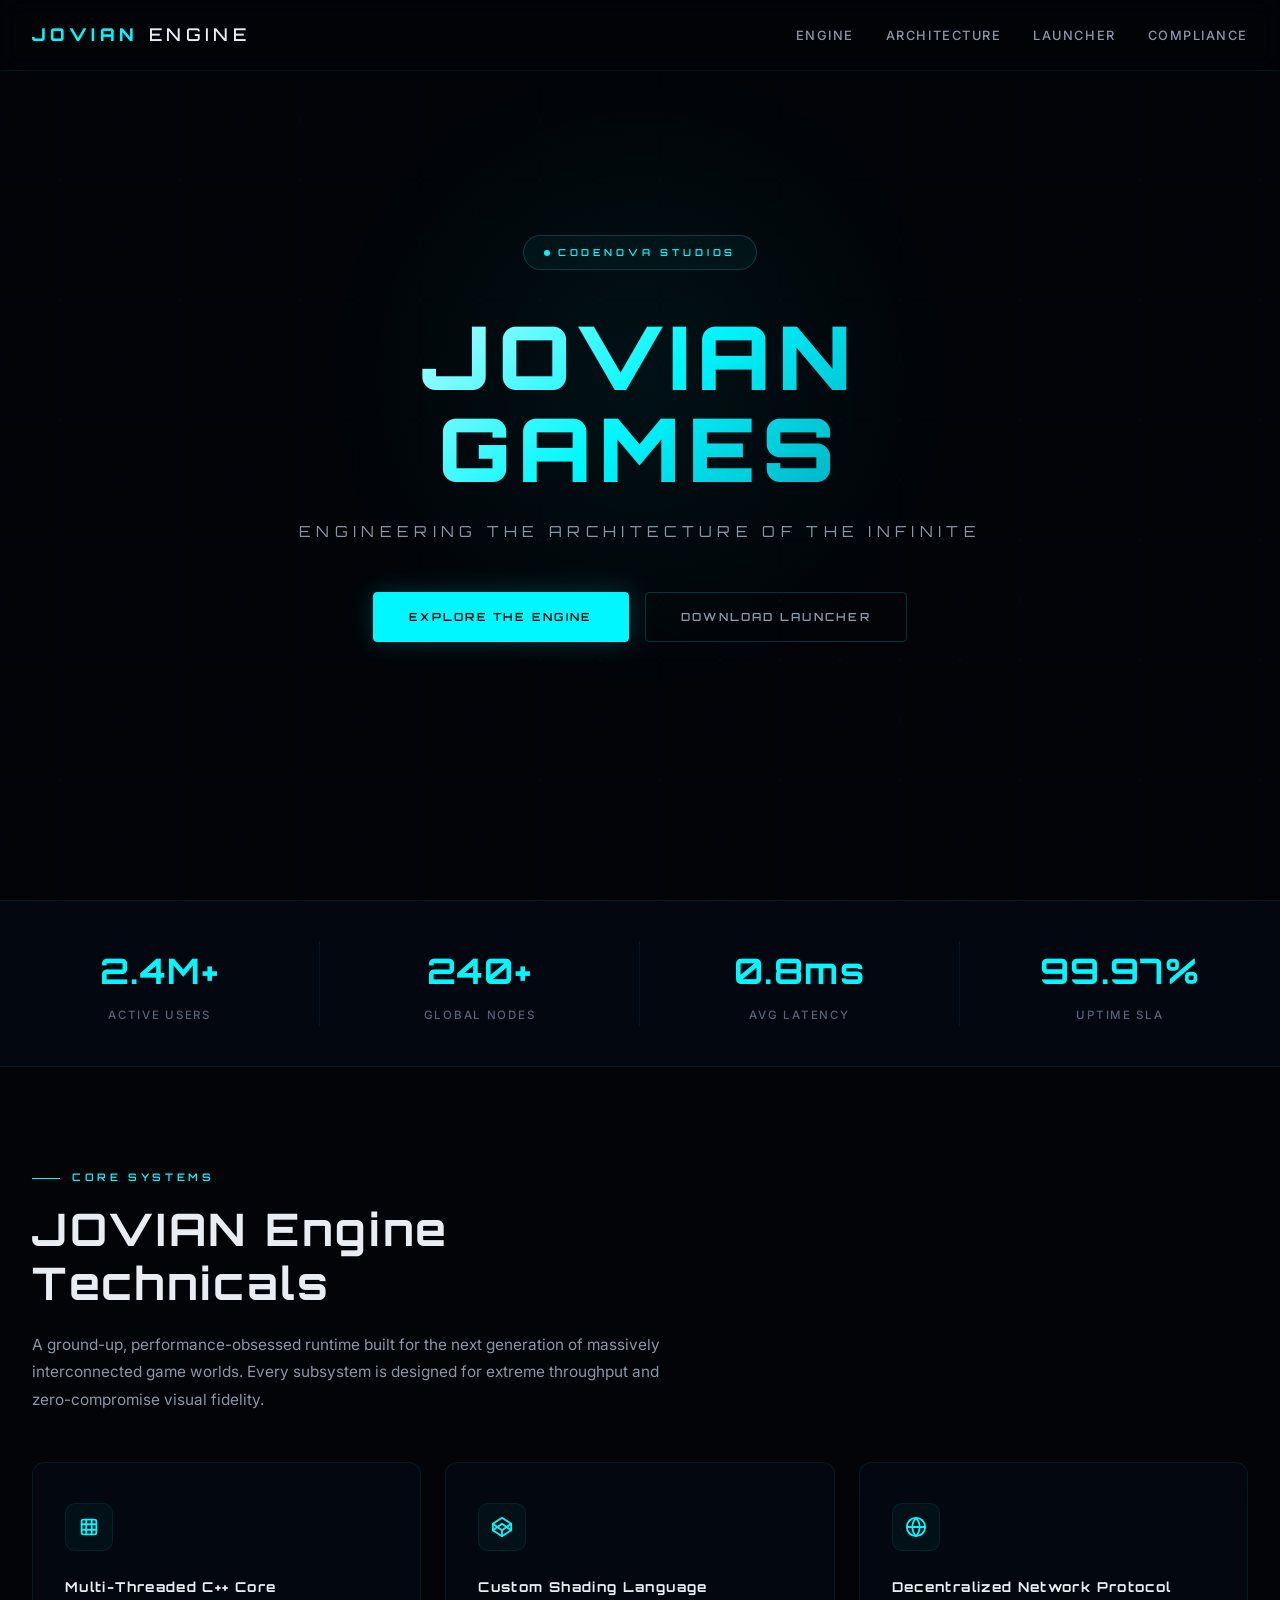
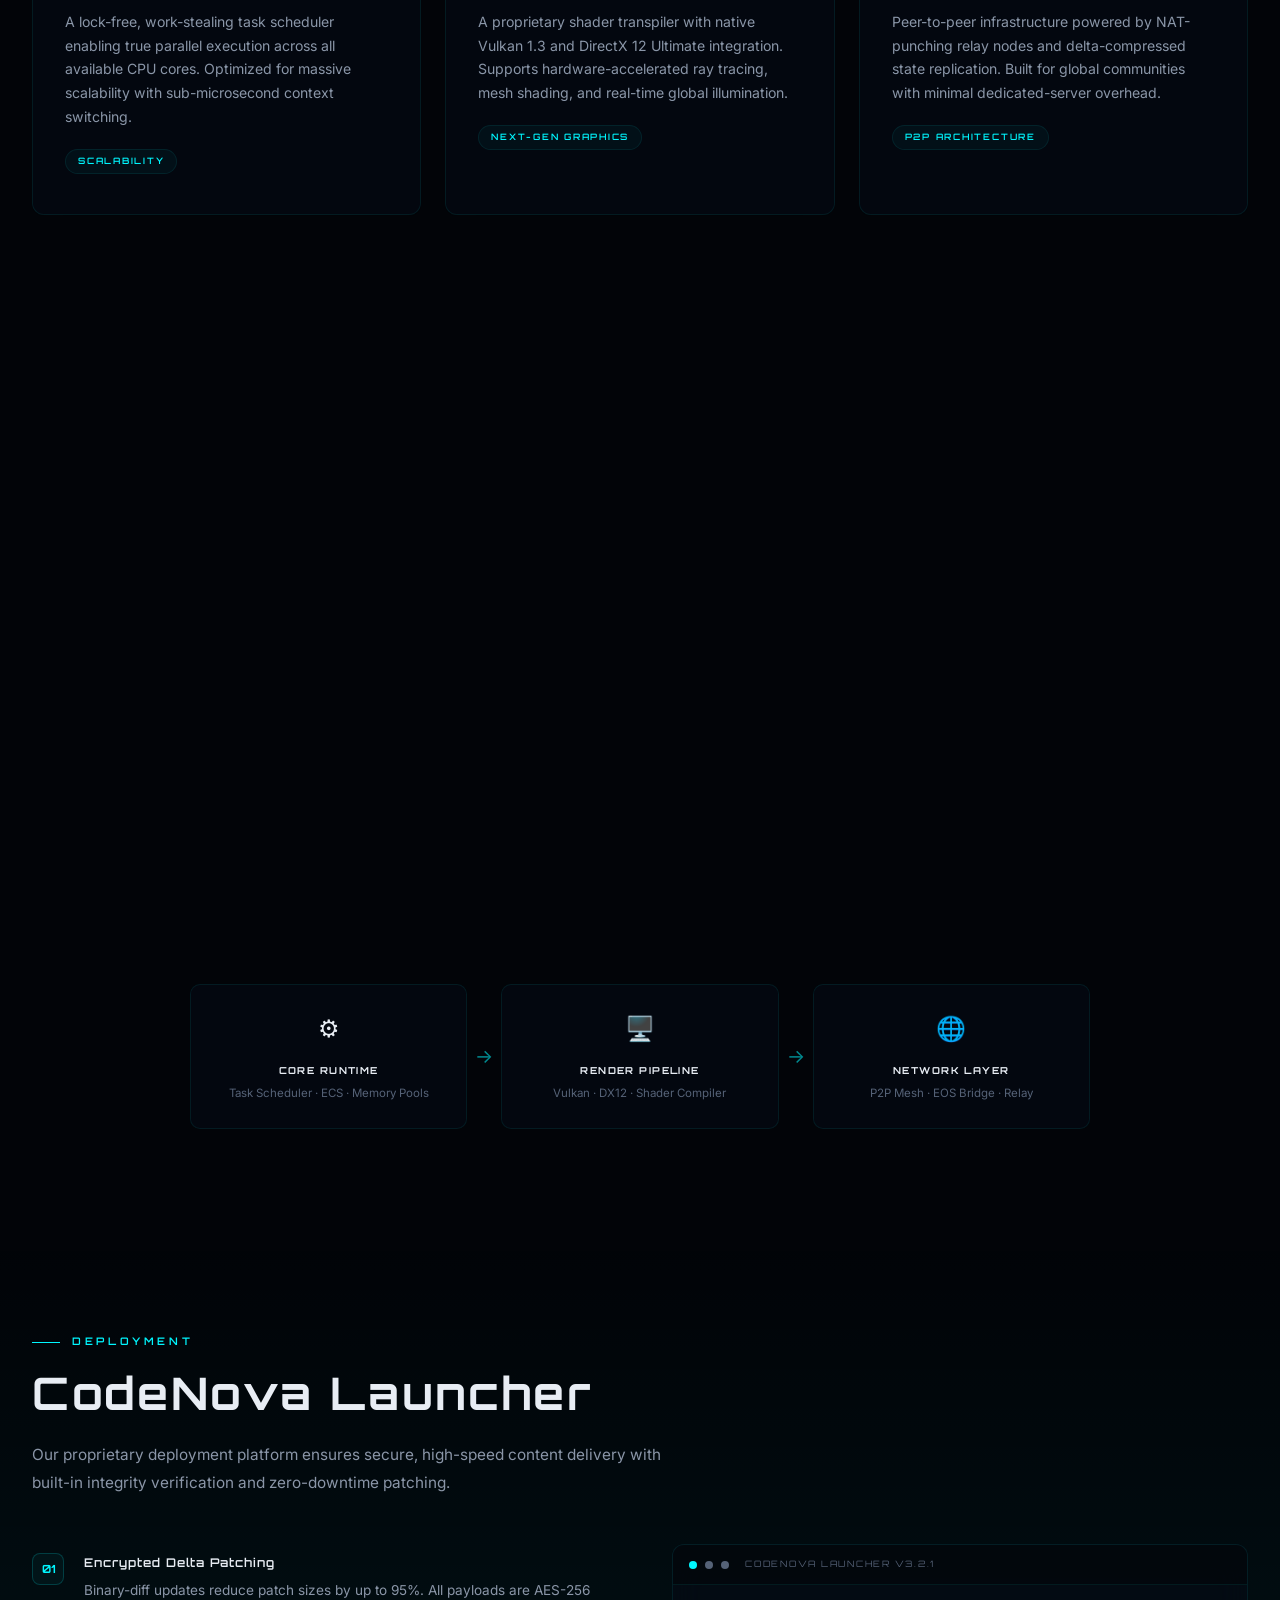
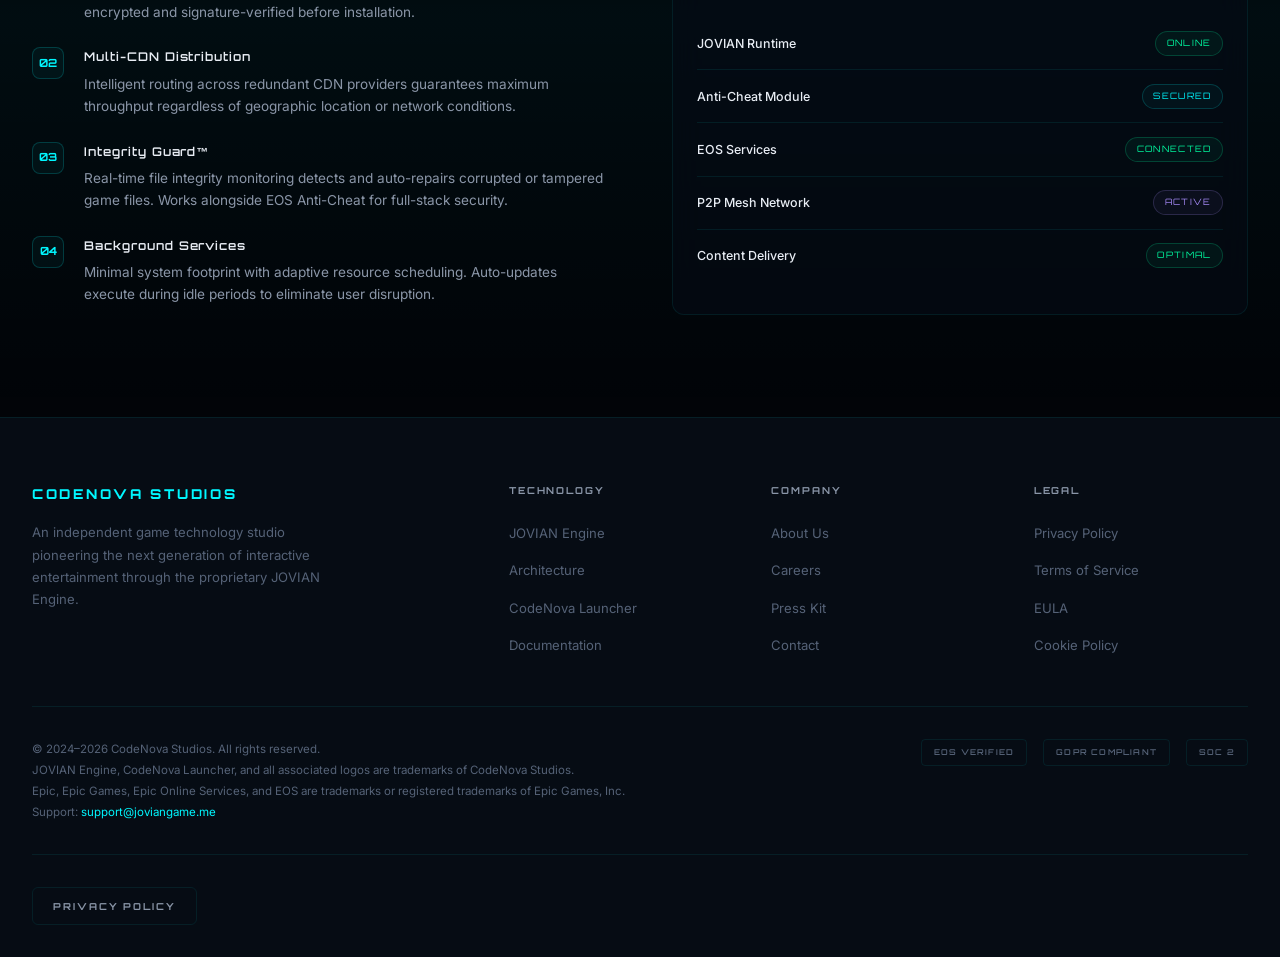
==== commit 19ea23e7: "Update index.html" ====
--- a/index.html
+++ b/index.html
@@ -754,60 +754,32 @@
       border-radius: 4px;
     }
 
-    /* Privacy policy inline expandable */
+    /* Static Privacy Policy Link */
     .privacy-section {
       margin-top: 2rem;
       padding-top: 2rem;
       border-top: 1px solid var(--border);
     }
 
-    .privacy-toggle {
+    .privacy-link {
+      display: inline-block;
       font-family: var(--font-display);
       font-size: 0.6rem;
       font-weight: 700;
       letter-spacing: 0.2em;
       text-transform: uppercase;
       color: var(--text-secondary);
-      background: none;
+      text-decoration: none;
       border: 1px solid var(--border);
       padding: 0.6rem 1.25rem;
       border-radius: 6px;
-      cursor: pointer;
       transition: all .25s;
     }
 
-    .privacy-toggle:hover {
+    .privacy-link:hover {
       border-color: var(--border-hover);
       color: var(--cyan);
     }
-
-    .privacy-content {
-      max-height: 0;
-      overflow: hidden;
-      transition: max-height .5s ease;
-    }
-
-    .privacy-content.open { max-height: 2000px; }
-
-    .privacy-text {
-      padding-top: 1.5rem;
-      font-size: 0.78rem;
-      color: var(--text-tertiary);
-      line-height: 1.9;
-      max-width: 800px;
-    }
-
-    .privacy-text h6 {
-      font-family: var(--font-display);
-      font-size: 0.6rem;
-      font-weight: 700;
-      letter-spacing: 0.15em;
-      text-transform: uppercase;
-      color: var(--text-secondary);
-      margin: 1.5rem 0 0.5rem;
-    }
-
-    .privacy-text h6:first-child { margin-top: 0; }
 
     /* ═══════════════════════════════════════════════════════════════
        SCROLL REVEAL ANIMATIONS
@@ -1176,7 +1148,7 @@
         <div class="footer-col">
           <h5>Legal</h5>
           <ul>
-            <li><a href="#" onclick="togglePrivacy(); return false;">Privacy Policy</a></li>
+            <li><a href="privacy.html">Privacy Policy</a></li>
             <li><a href="#">Terms of Service</a></li>
             <li><a href="#">EULA</a></li>
             <li><a href="#">Cookie Policy</a></li>
@@ -1202,90 +1174,9 @@
         </div>
       </div>
 
-      <!-- ─── Expandable Privacy Policy ──────────────────────────── -->
+      <!-- ─── Privacy Policy Link ────────────────────────────────── -->
       <div class="privacy-section">
-        <button class="privacy-toggle" id="privacy-btn" onclick="togglePrivacy()">
-          ▸ View Full Privacy Policy
-        </button>
-        <div class="privacy-content" id="privacy-content">
-          <div class="privacy-text">
-            <h6>1. Introduction</h6>
-            <p>
-              CodeNova Studios ("Company," "we," "us") is committed to
-              protecting the privacy and security of our users. This Privacy
-              Policy describes how we collect, use, store, and share personal
-              data in connection with the JOVIAN Engine platform, CodeNova
-              Launcher, and all associated online services.
-            </p>
-
-            <h6>2. Epic Online Services (EOS) Integration</h6>
-            <p>
-              Our platform integrates with Epic Online Services (EOS) to
-              provide cross-platform authentication, matchmaking, voice
-              communication, leaderboards, analytics, anti-cheat protection,
-              and peer-to-peer signaling. When you use these features, certain
-              data — including your EOS ProductUserId, session metadata,
-              gameplay telemetry, and platform identifiers — may be processed
-              by Epic Games, Inc. in accordance with their Privacy Policy. We
-              act as a data controller for information collected through our
-              services and Epic Games acts as an independent controller for
-              data processed through EOS.
-            </p>
-
-            <h6>3. Decentralized Data Handling</h6>
-            <p>
-              The JOVIAN Engine utilizes a decentralized peer-to-peer network
-              protocol for real-time gameplay data transmission. In this
-              architecture, gameplay state data is transmitted directly between
-              participating clients using encrypted channels with end-to-end
-              encryption. Relay nodes operated by CodeNova Studios may
-              temporarily process connection metadata (IP addresses, session
-              tokens, latency metrics) to facilitate NAT traversal, but do not
-              store or inspect gameplay payload data. All persistent user data
-              (profiles, progression, inventory) is stored exclusively through
-              EOS managed services and our secured cloud infrastructure.
-            </p>
-
-            <h6>4. Data Collection & Usage</h6>
-            <p>
-              We collect: (a) account registration information, (b) gameplay
-              and performance telemetry, (c) device and hardware identifiers,
-              (d) network diagnostics, and (e) crash reports. This data is
-              used to operate and improve our services, ensure fair play, and
-              comply with legal obligations. We do not sell personal data to
-              third parties.
-            </p>
-
-            <h6>5. Data Retention & Security</h6>
-            <p>
-              Personal data is retained only as long as necessary for the
-              purposes outlined in this policy. We employ industry-standard
-              encryption (AES-256 at rest, TLS 1.3 in transit), access
-              controls, and regular security audits to protect your
-              information.
-            </p>
-
-            <h6>6. Your Rights</h6>
-            <p>
-              Depending on your jurisdiction, you may have the right to
-              access, correct, delete, or port your personal data. To exercise
-              these rights or for any privacy-related inquiries, contact us at
-              <a href="mailto:support@joviangame.me">support@joviangame.me</a>.
-            </p>
-
-            <h6>7. Updates</h6>
-            <p>
-              We may update this Privacy Policy periodically. Material changes
-              will be communicated via the CodeNova Launcher and/or email
-              notification. Continued use of our services constitutes
-              acceptance of the updated policy.
-            </p>
-
-            <p style="margin-top: 1.5rem; color: var(--text-tertiary);">
-              <em>Last updated: March 2026</em>
-            </p>
-          </div>
-        </div>
+        <a href="privacy.html" class="privacy-link">Privacy Policy</a>
       </div>
 
     </div>
@@ -1406,17 +1297,7 @@
     })();
 
     /* ──────────────────────────────────────────────────────────────
-       4. PRIVACY POLICY TOGGLE
-       ────────────────────────────────────────────────────────────── */
-    function togglePrivacy() {
-      const content = document.getElementById('privacy-content');
-      const btn = document.getElementById('privacy-btn');
-      const isOpen = content.classList.toggle('open');
-      btn.textContent = isOpen ? '▾ Hide Privacy Policy' : '▸ View Full Privacy Policy';
-    }
-
-    /* ──────────────────────────────────────────────────────────────
-       5. STAT COUNTER ANIMATION
+       4. STAT COUNTER ANIMATION
        Animates stat numbers from 0 when they scroll into view.
        ────────────────────────────────────────────────────────────── */
     (function initStatCounters() {
